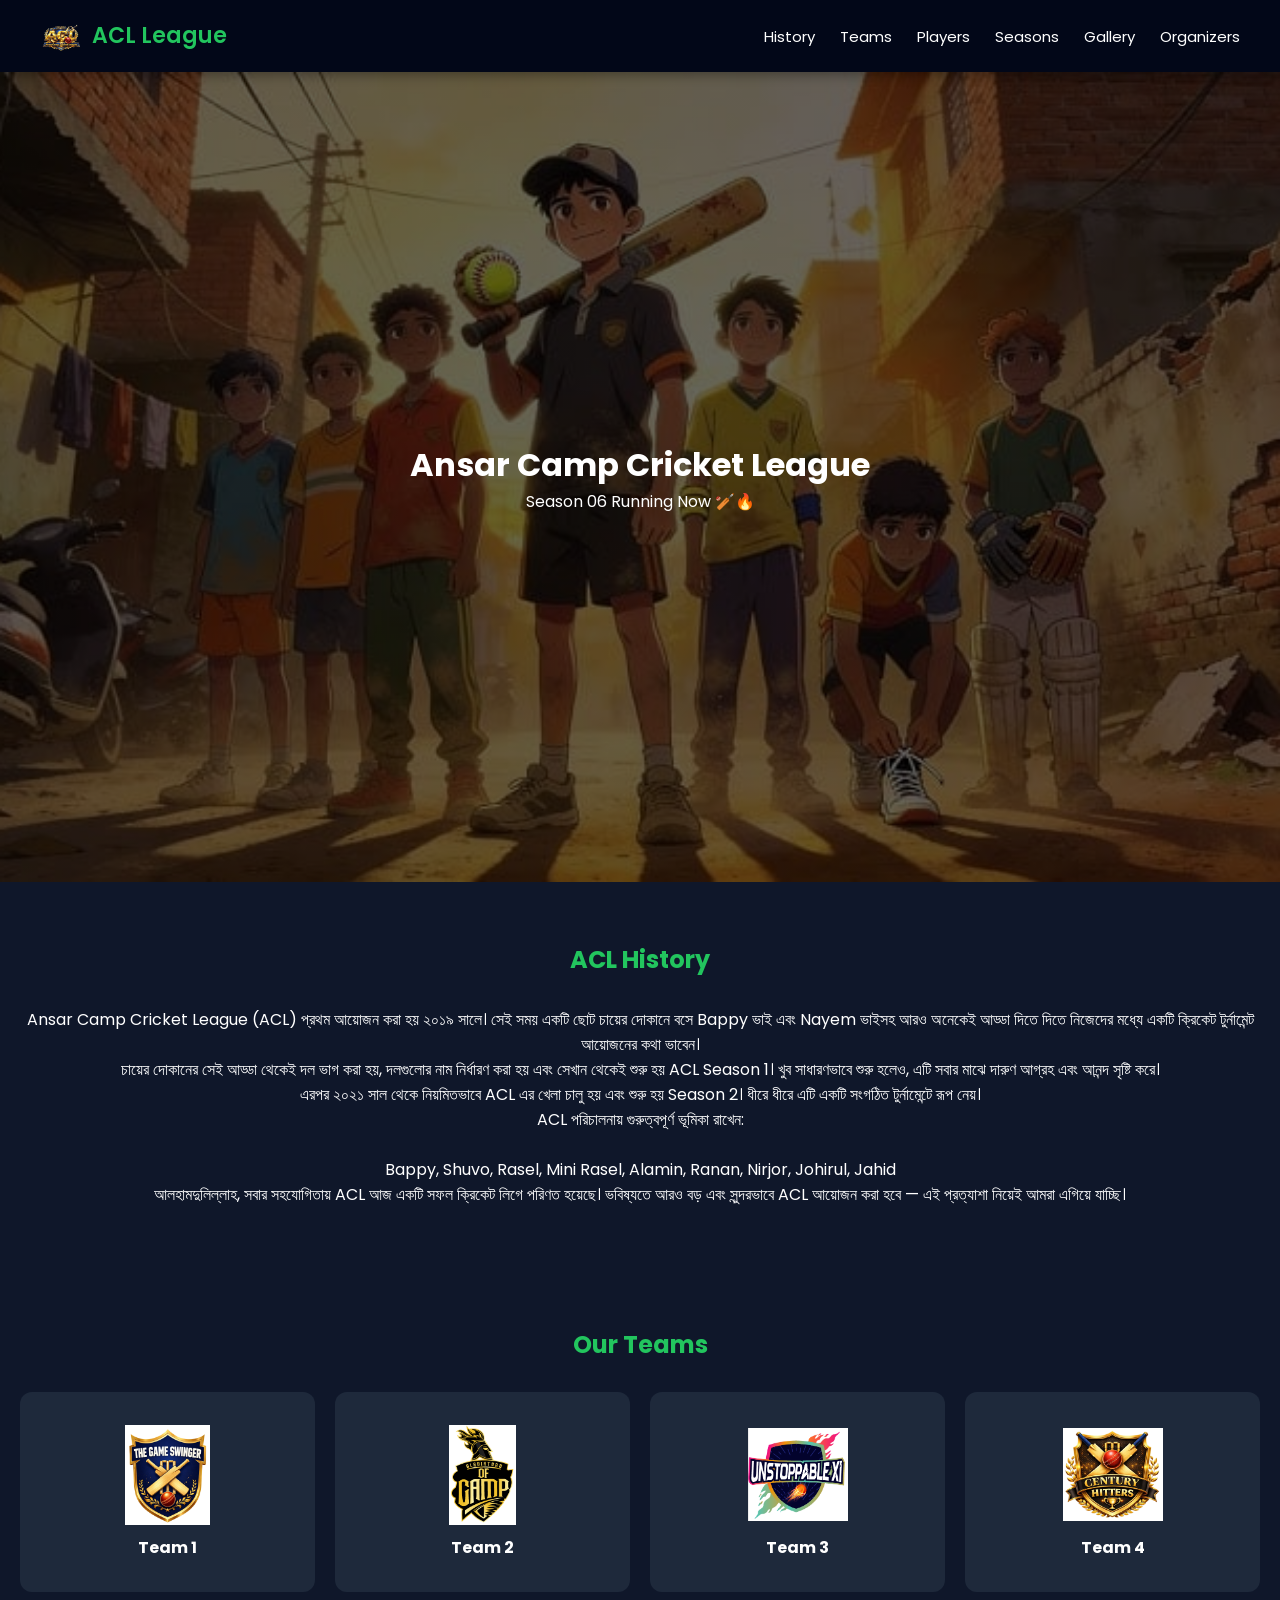
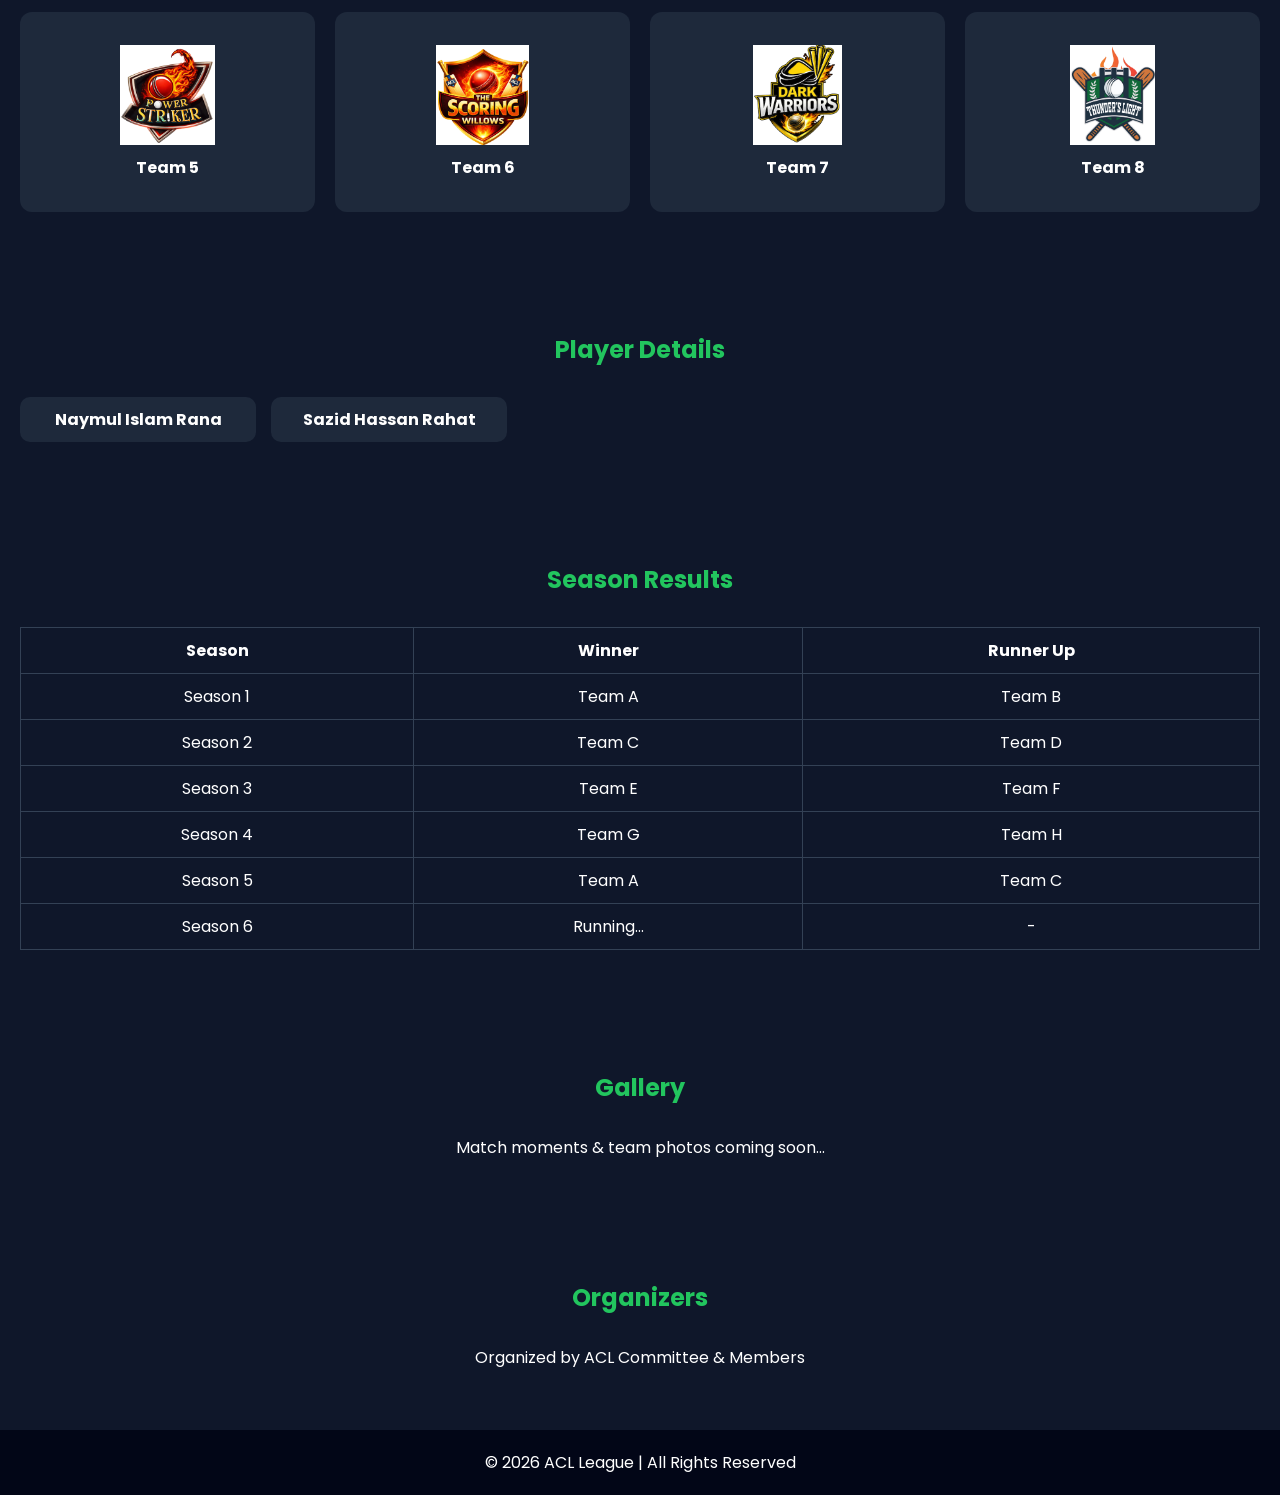
==== index.html @ 20d345bb "first commit" ====
<!DOCTYPE html>
<html lang="en">
<head>
<meta charset="UTF-8">
<meta name="viewport" content="width=device-width, initial-scale=1.0">

<title>ACL - Ansar Camp Cricket League</title>

<link href="https://fonts.googleapis.com/css2?family=Poppins:wght@300;600&display=swap" rel="stylesheet">

<style>

*{
    margin:0;
    padding:0;
    box-sizing:border-box;
    font-family:'Poppins',sans-serif;
}

body{
    background:#0f172a;
    color:white;
}

/* NAVBAR */
/* NAVBAR */
nav{
    display:flex;
    justify-content:space-between;
    align-items:center;
    padding:15px 40px;
    background:rgba(2,6,23,0.9);
    backdrop-filter:blur(10px);
    position:sticky;
    top:0;
    z-index:1000;
    box-shadow:0 4px 10px rgba(0,0,0,0.3);
}

/* LOGO */
.logo{
    display:flex;
    align-items:center;
    gap:10px; /* spacing */
}
.logo{
    text-decoration:none;
}

.logo img{
    width:42px;
    height:42px;
    object-fit:contain;
    display:block;
}

.logo h2{
    color:#22c55e;
    font-size:22px;
    font-weight:600;
    line-height:1; /* 🔥 important */
    margin:0;
    display:flex;
    align-items:center;
}

/* NAV LINKS */
nav ul{
    display:flex;
    list-style:none;
}

nav ul li{
    margin-left:25px;
}

nav ul li a{
    color:white;
    text-decoration:none;
    font-size:15px;
    position:relative;
    transition:0.3s;
}

/* hover underline effect */
nav ul li a::after{
    content:"";
    position:absolute;
    width:0%;
    height:2px;
    bottom:-5px;
    left:0;
    background:#22c55e;
    transition:0.3s;
}

nav ul li a:hover::after{
    width:100%;
}

nav ul li a:hover{
    color:#22c55e;
}

/* HAMBURGER ICON */
.menu-toggle{
    display:none;
    flex-direction:column;
    cursor:pointer;
}

.menu-toggle span{
    height:3px;
    width:25px;
    background:white;
    margin:4px 0;
    border-radius:2px;
    transition:0.4s;
}

/* ANIMATION (X icon) */
.menu-toggle.active span:nth-child(1){
    transform:rotate(45deg) translate(5px,5px);
}

.menu-toggle.active span:nth-child(2){
    opacity:0;
}

.menu-toggle.active span:nth-child(3){
    transform:rotate(-45deg) translate(5px,-5px);
}

/* 🔥 MOBILE */
@media (max-width:768px){

    .menu-toggle{
        display:flex;
    }

    nav{
        padding:15px 20px;
    }

    nav ul{
        position:absolute;
        top:70px;
        right:0;
        width:100%;
        background:#020617;
        flex-direction:column;
        align-items:center;
        max-height:0;
        overflow:hidden;
        transition:max-height 0.4s ease;
    }

    nav ul.active{
        max-height:300px;
    }

    nav ul li{
        margin:15px 0;
    }
}

/* HERO */
.hero{
    height:90vh;
    display:flex;
    justify-content:center;
    align-items:center;
    text-align:center;

    /* 🔥 YOUR IMAGE BACKGROUND */
    background: 
        linear-gradient(rgba(0,0,0,0.6), rgba(0,0,0,0.6)), 
        url('./Assets/hero\ photo/heroBackground.jpg'); /* 👉 এখানে তোমার image path */

    background-size:cover;
    background-position:center;
    background-repeat:no-repeat;
}

/* SECTION */
section{
    padding:60px 20px;
    text-align:center;
}

h2{
    margin-bottom:30px;
    color:#22c55e;
}

/* TEAM GRID */
/* TEAM GRID */
.teams{
    display:grid;
    grid-template-columns:repeat(4, 1fr);
    gap:20px;
}

/* TEAM CARD */
.team{
    background:#1e293b;
    padding:15px;
    border-radius:12px;
    display:flex;
    flex-direction:column;
    align-items:center;
    justify-content:center;
    height:200px; /* 🔥 same height */
    overflow:hidden; /* 🔥 bahire jabe na */
}

/* TEAM LOGO */
.team img{
    width:100px;  /* 🔥 fixed size */
    height:100px;
    object-fit:contain; /* 🔥 image cut hobe na */
    margin-bottom:10px;
}

/* TEAM NAME */
.team h3{
    font-size:16px;
    margin:0;
}

/* 🔥 Responsive */
@media (max-width:992px){
    .teams{
        grid-template-columns:repeat(2, 1fr);
    }
}

@media (max-width:500px){
    .teams{
        grid-template-columns:1fr;
    }
}
/* 🔥 ANIMATION BASE */
.team{
    opacity:0;
    transform:translateY(50px);
    transition:all 0.6s ease;
}

/* show হলে */
.team.show{
    opacity:1;
    transform:translateY(0);
}

/* LEFT animation */
.team.left{
    transform:translateX(-60px);
}

/* RIGHT animation */
.team.right{
    transform:translateX(60px);
}

/* UP animation */
.team.up{
    transform:translateY(60px);
}

/* DOWN animation */
.team.down{
    transform:translateY(-60px);
}
/* 🔥 smooth scroll */
html{
    scroll-behavior:smooth;
}

/* TEAM LINK */
.team-link{
    position:relative;
    display:flex;
    justify-content:center;
    align-items:center;
}

/* OVERLAY */
.overlay{
    position:absolute;
    top:0;
    left:0;
    width:100%;
    height:100%;
    background:rgba(0,0,0,0.6);
    display:flex;
    justify-content:center;
    align-items:center;
    color:#22c55e;
    font-weight:600;
    font-size:14px;
    border-radius:10px;
    opacity:0;
    transition:0.3s;
}

/* hover */
.team-link:hover .overlay{
    opacity:1;
}

/* SEASON TABLE */
table{
    width:100%;
    border-collapse:collapse;
}

table,th,td{
    border:1px solid #334155;
}

th,td{
    padding:10px;
}

/* FOOTER */
footer{
    background:#020617;
    padding:20px;
    text-align:center;
}

/* MODAL */
.modal{
    display:none;
    position:fixed;
    top:0;
    left:0;
    width:100%;
    height:100%;
    background:rgba(0,0,0,0.8);
    justify-content:center;
    align-items:center;
    z-index:2000;
}

.modal-content{
    background:#1e293b;
    padding:30px;
    border-radius:10px;
    width:90%;
    max-width:500px;
    text-align:center;
    position:relative;
}

.close{
    position:absolute;
    right:20px;
    top:10px;
    font-size:25px;
    cursor:pointer;
}

/* TEAM CARD hover container */
.team{
    position:relative; /* 🔥 important */
    cursor:pointer;
}

/* OVERLAY */
.team::after{
    content:"Click Here";
    position:absolute;
    top:0;
    left:0;
    width:100%;
    height:100%;
    background:rgba(0,0,0,0.6);
    display:flex;
    justify-content:center;
    align-items:center;
    color:#22c55e;
    font-weight:600;
    font-size:16px;
    border-radius:12px;
    opacity:0;
    transition:0.3s;
}

/* HOVER হলে show */
.team:hover::after{
    opacity:1;
}


/* PLAYERS GRID */
.players{
    display:grid;
    grid-template-columns:repeat(5, 1fr);
    gap:15px;
}

/* PLAYER CARD */
.player{
    background:#1e293b;
    padding:10px;
    border-radius:10px;
    cursor:pointer;
    transition:0.3s;
}

.player:hover{
    transform:scale(1.05);
    background:#334155;
}

/* RESPONSIVE */
@media (max-width:992px){
    .players{
        grid-template-columns:repeat(3, 1fr);
    }
}

@media (max-width:500px){
    .players{
        grid-template-columns:repeat(2, 1fr);
    }
}

</style>
</head>

<body>

<!-- NAVBAR -->
<nav>
    <a href="#home" class="logo">
    <img src="./Assets/acl logo/remove-photos-background-removed.png" alt="ACL Logo">
    <h2>ACL League</h2>
</a>

    <div class="menu-toggle" id="menu-toggle">
        <span></span>
        <span></span>
        <span></span>
    </div>

    <ul id="nav-links">
    <li><a href="#history">History</a></li>
    <li><a href="#teams">Teams</a></li>
    <li><a href="#players">Players</a></li> <!-- 🔥 ADD THIS -->
    <li><a href="#season">Seasons</a></li>
    <li><a href="#gallery">Gallery</a></li>
    <li><a href="#org">Organizers</a></li>
</ul>
</nav>

<!-- HERO -->
<div class="hero" id="home">
    <div>
        <h1>Ansar Camp Cricket League</h1>
        <p>Season 06 Running Now 🏏🔥</p>
    </div>
</div>

<!-- HISTORY -->
<!-- <section id="history">
    <h2>ACL History</h2>
    <p>
        Ansar Camp Cricket League (ACL) started with passion for cricket. 
        From small matches to a big tournament, ACL has completed 6 successful seasons.
    </p>
</section> -->
<!-- HISTORY -->
<section id="history">
    <h2>ACL History</h2>

    <p>
        Ansar Camp Cricket League (ACL) প্রথম আয়োজন করা হয় ২০১৯ সালে। 
        সেই সময় একটি ছোট চায়ের দোকানে বসে Bappy ভাই এবং Nayem ভাইসহ 
        আরও অনেকেই আড্ডা দিতে দিতে নিজেদের মধ্যে একটি ক্রিকেট টুর্নামেন্ট আয়োজনের কথা ভাবেন।
    </p>

    <p>
        চায়ের দোকানের সেই আড্ডা থেকেই দল ভাগ করা হয়, দলগুলোর নাম নির্ধারণ করা হয় 
        এবং সেখান থেকেই শুরু হয় ACL Season 1। খুব সাধারণভাবে শুরু হলেও, 
        এটি সবার মাঝে দারুণ আগ্রহ এবং আনন্দ সৃষ্টি করে।
    </p>

    <p>
        এরপর ২০২১ সাল থেকে নিয়মিতভাবে ACL এর খেলা চালু হয় এবং শুরু হয় Season 2। 
        ধীরে ধীরে এটি একটি সংগঠিত টুর্নামেন্টে রূপ নেয়।
    </p>

    <p>
        ACL পরিচালনায় গুরুত্বপূর্ণ ভূমিকা রাখেন:
        <br><br>
        Bappy, Shuvo, Rasel, Mini Rasel, Alamin, Ranan, Nirjor, Johirul, Jahid
    </p>

    <p>
        আলহামদুলিল্লাহ, সবার সহযোগিতায় ACL আজ একটি সফল ক্রিকেট লিগে পরিণত হয়েছে।
        ভবিষ্যতে আরও বড় এবং সুন্দরভাবে ACL আয়োজন করা হবে — এই প্রত্যাশা নিয়েই আমরা এগিয়ে যাচ্ছি।
    </p>

</section>
<!-- TEAMS -->
<section id="teams">
    <h2>Our Teams</h2>
    <div class="teams">

        <div class="team" onclick="openModal('Team 1')">
            <img src="./Assets/team logo/Screenshot (1).png">
            <h3>Team 1</h3>
        </div>

        <div class="team" onclick="openModal('Team 2')">
            <img src="./Assets/team logo/Screenshot (2).png">
            <h3>Team 2</h3>
        </div>

        <div class="team" onclick="openModal('Team 3')">
            <img src="./Assets/team logo/Screenshot (3).png">
            <h3>Team 3</h3>
        </div>

        <div class="team" onclick="openModal('Team 4')">
            <img src="./Assets/team logo/Screenshot (4).png">
            <h3>Team 4</h3>
        </div>

        <div class="team" onclick="openModal('Team 5')">
            <img src="./Assets/team logo/Screenshot (5).png">
            <h3>Team 5</h3>
        </div>

        <div class="team" onclick="openModal('Team 6')">
            <img src="./Assets/team logo/Screenshot (6).png">
            <h3>Team 6</h3>
        </div>

        <div class="team" onclick="openModal('Team 7')">
            <img src="./Assets/team logo/Screenshot (7).png">
            <h3>Team 7</h3>
        </div>

        <div class="team" onclick="openModal('Team 8')">
            <img src="./Assets/team logo/Screenshot (8).png">
            <h3>Team 8</h3>
        </div>

    </div>
</section>

<!-- PLAYER DETAILS -->
<section id="players">
    <h2>Player Details</h2>

    <div class="players" id="playersContainer">
        <!-- JS দিয়ে auto generate হবে -->
    </div>
</section>

<!-- SEASON -->
<section id="season">
    <h2>Season Results</h2>

    <table>
        <tr>
            <th>Season</th>
            <th>Winner</th>
            <th>Runner Up</th>
        </tr>

        <tr>
            <td>Season 1</td>
            <td>Team A</td>
            <td>Team B</td>
        </tr>

        <tr>
            <td>Season 2</td>
            <td>Team C</td>
            <td>Team D</td>
        </tr>

        <tr>
            <td>Season 3</td>
            <td>Team E</td>
            <td>Team F</td>
        </tr>

        <tr>
            <td>Season 4</td>
            <td>Team G</td>
            <td>Team H</td>
        </tr>

        <tr>
            <td>Season 5</td>
            <td>Team A</td>
            <td>Team C</td>
        </tr>

        <tr>
            <td>Season 6</td>
            <td>Running...</td>
            <td>-</td>
        </tr>

    </table>
</section>

<!-- GALLERY -->
<section id="gallery">
    <h2>Gallery</h2>
    <p>Match moments & team photos coming soon...</p>
</section>

<!-- ORGANIZERS -->
<section id="org">
    <h2>Organizers</h2>
    <p>Organized by ACL Committee & Members</p>
</section>

<!-- ✅ Modal ঠিকভাবে বসাও -->
<div id="teamModal" class="modal">
    <div class="modal-content">
        <span class="close" onclick="closeModal()">&times;</span>

        <h2 id="teamTitle"></h2>

        <!-- Player Summary -->
        <div id="playerSummary" style="margin-bottom:15px;"></div>

        <table id="teamData"></table>
    </div>
</div>
<!-- FOOTER -->
<footer>
    <p>© 2026 ACL League | All Rights Reserved</p>
</footer>

</body>
<!-- Navbar -->
<script>
const toggle = document.getElementById("menu-toggle");
const navLinks = document.getElementById("nav-links");

toggle.addEventListener("click", () => {
    toggle.classList.toggle("active");
    navLinks.classList.toggle("active");
});
</script>

<script>
const teams = document.querySelectorAll(".team");

function showTeams(){
    const triggerBottom = window.innerHeight * 0.85;

    teams.forEach((team, index) => {
        const boxTop = team.getBoundingClientRect().top;

        if(boxTop < triggerBottom){
            team.classList.add("show");
        }
    });
}

window.addEventListener("scroll", showTeams);
window.addEventListener("load", showTeams);
</script>

<script>
const teamInfo = {
    "Team 1": ["Winner", "Runner Up", "Semi Final", "Group", "Winner", "Running"],
    "Team 2": ["Group", "Group", "Runner Up", "Winner", "Semi", "Running"],
    "Team 3": ["Semi", "Winner", "Group", "Group", "Runner Up", "Running"],
    "Team 4": ["Group", "Semi", "Winner", "Runner Up", "Group", "Running"],
    "Team 5": ["Runner Up", "Group", "Semi", "Winner", "Group", "Running"],
    "Team 6": ["Group", "Winner", "Runner Up", "Semi", "Group", "Running"],
    "Team 7": ["Semi", "Group", "Winner", "Group", "Runner Up", "Running"],
    "Team 8": ["Group", "Semi", "Group", "Winner", "Runner Up", "Running"]
};

function openModal(teamName){
    document.getElementById("teamModal").style.display = "flex";
    document.getElementById("teamTitle").innerText = teamName;

    let data = teamInfo[teamName];
    let table = `
        <tr>
            <th>Season</th>
            <th>Performance</th>
        </tr>
    `;

    data.forEach((item, index) => {
        table += `
            <tr>
                <td>Season ${index + 1}</td>
                <td>${item}</td>
            </tr>
        `;
    });

    document.getElementById("teamData").innerHTML = table;
}

function closeModal(){
    document.getElementById("teamModal").style.display = "none";
}

window.onclick = function(e){
    const modal = document.getElementById("teamModal");
    if(e.target == modal){
        modal.style.display = "none";
    }
}



</script>

<script>
// 🔥 120 Players Data Generate



const players = [
    {
        name:"Naymul Islam Rana",
        age:32,
        match:5,
        runs:600,
        wickets:8,
        img:"./Assets/players/rana.jpg" // 🔥 তোমার image path
    },
    {
        name:"Sazid Hassan Rahat",
        age:22,
        match:5,
        runs:450,
        wickets:5,
        img:"./Assets/players/rahat.jpg"
    }
];
// 🔥 Show Players
const container = document.getElementById("playersContainer");

// safety check (important) 
if(container){
    players.forEach((p) => {
        const div = document.createElement("div");
        div.className = "player";

        div.innerHTML = `<h4>${p.name}</h4>`;

        div.addEventListener("click", () => {
            openPlayerModal(p);
        });

        container.appendChild(div);
    });
}

// 🔥 Player Modal Function
function openPlayerModal(player){
    const modal = document.getElementById("teamModal");
    const title = document.getElementById("teamTitle");
    const table = document.getElementById("teamData");
    const summary = document.getElementById("playerSummary");

    modal.style.display = "flex";

    // Title
    title.innerText = player.name;

    // 🔥 TOP PART (Image + Info)
    summary.innerHTML = `
    <img src="${player.img}" 
         style="width:140px;height:140px;border-radius:50%;object-fit:cover;margin-bottom:10px;border:3px solid #22c55e;">
`;

    // 🔥 BOTTOM TABLE
    table.innerHTML = `
        <tr><th>Field</th><th>Data</th></tr>
        <tr><td>Name</td><td>${player.name}</td></tr>
        <tr><td>Age</td><td>${player.age}</td></tr>
        <tr><td>Match</td><td>${player.match}</td></tr>
        <tr><td>Runs</td><td>${player.runs}</td></tr>
        <tr><td>Wickets</td><td>${player.wickets}</td></tr>
    `;
}
</script>
</html>
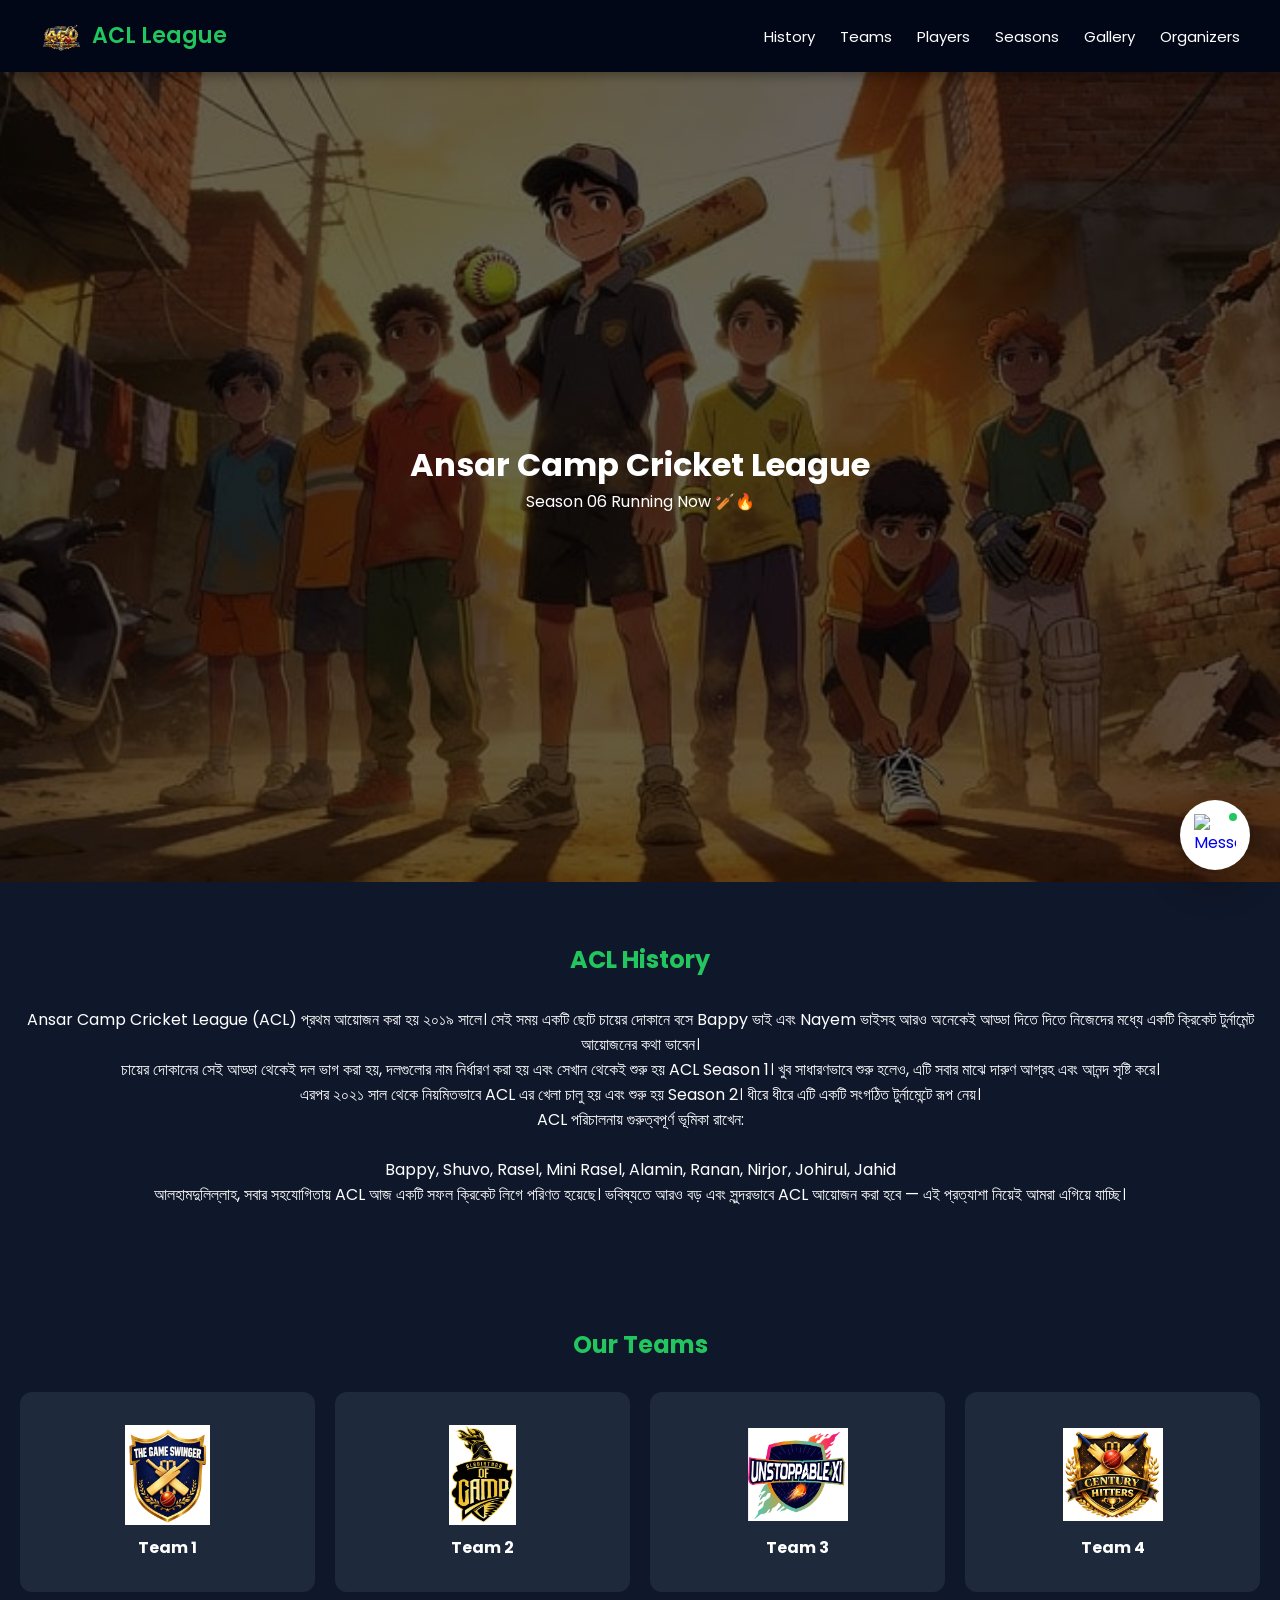
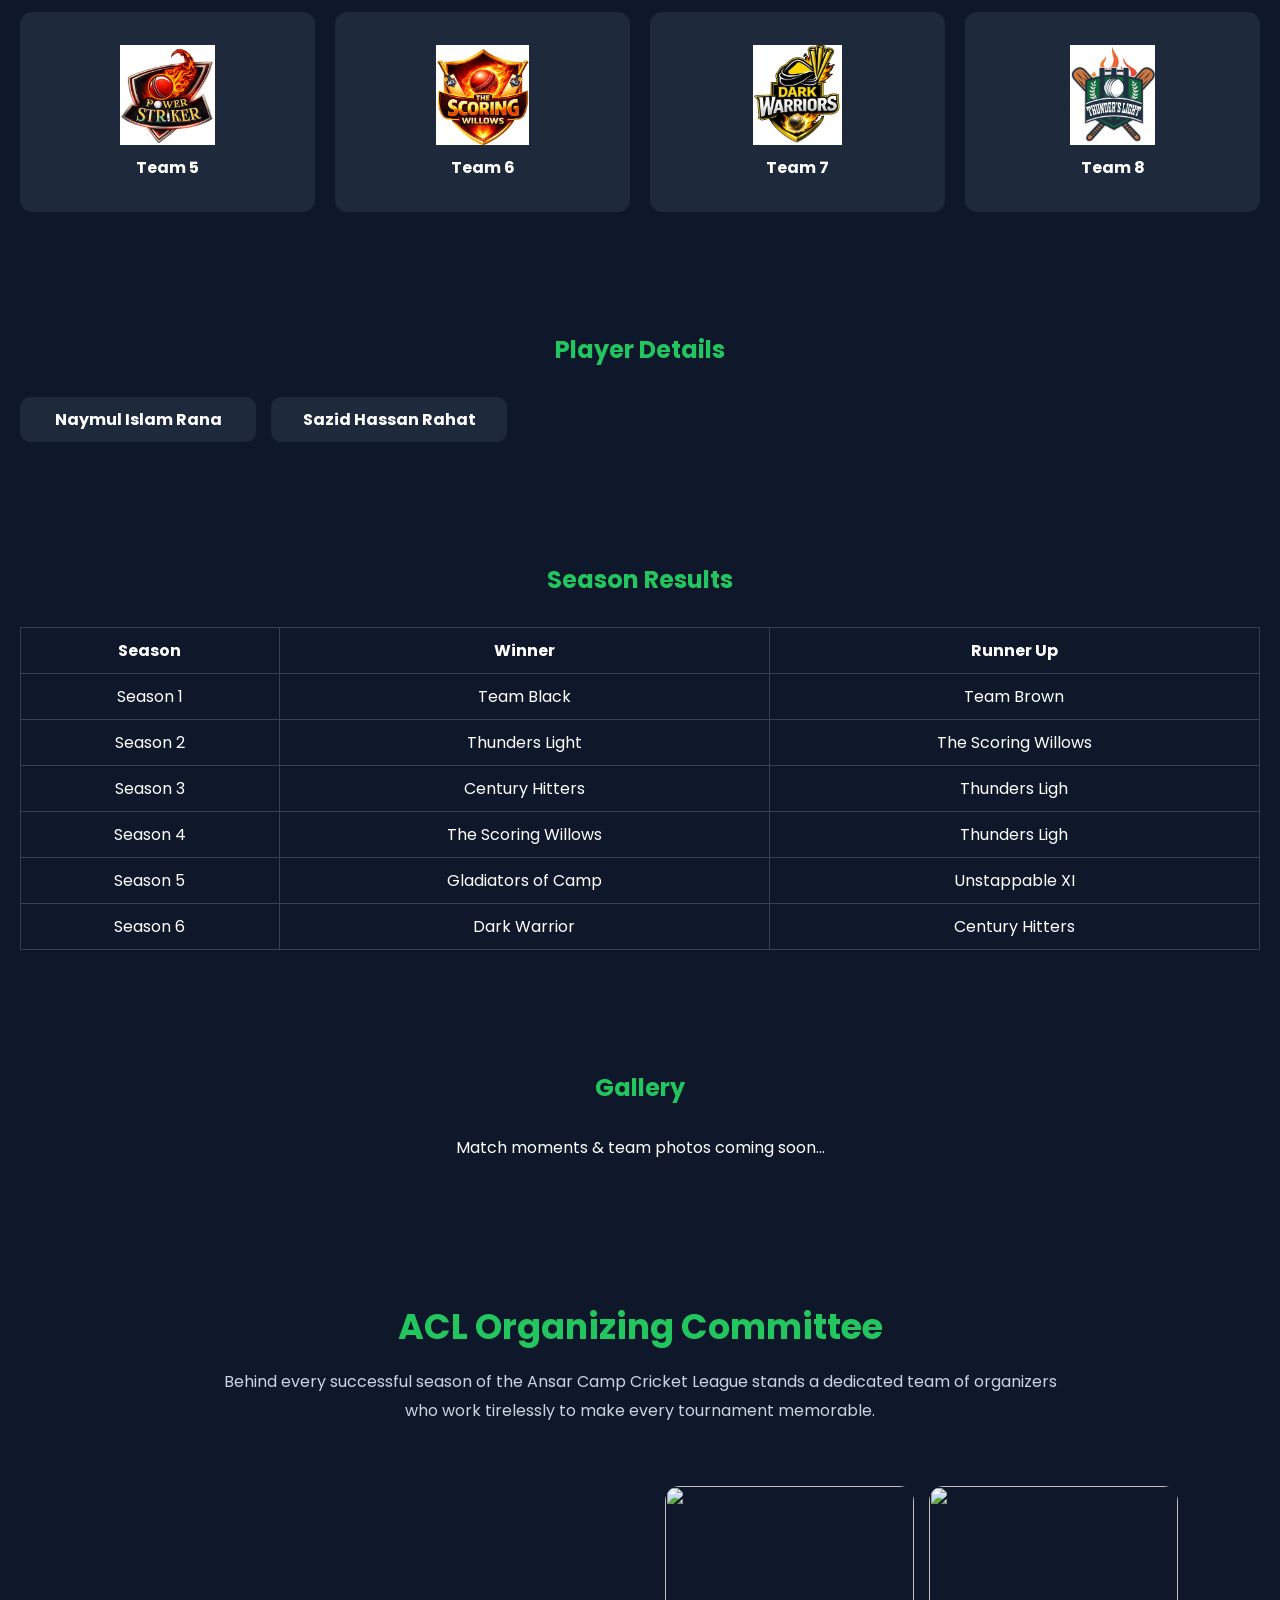
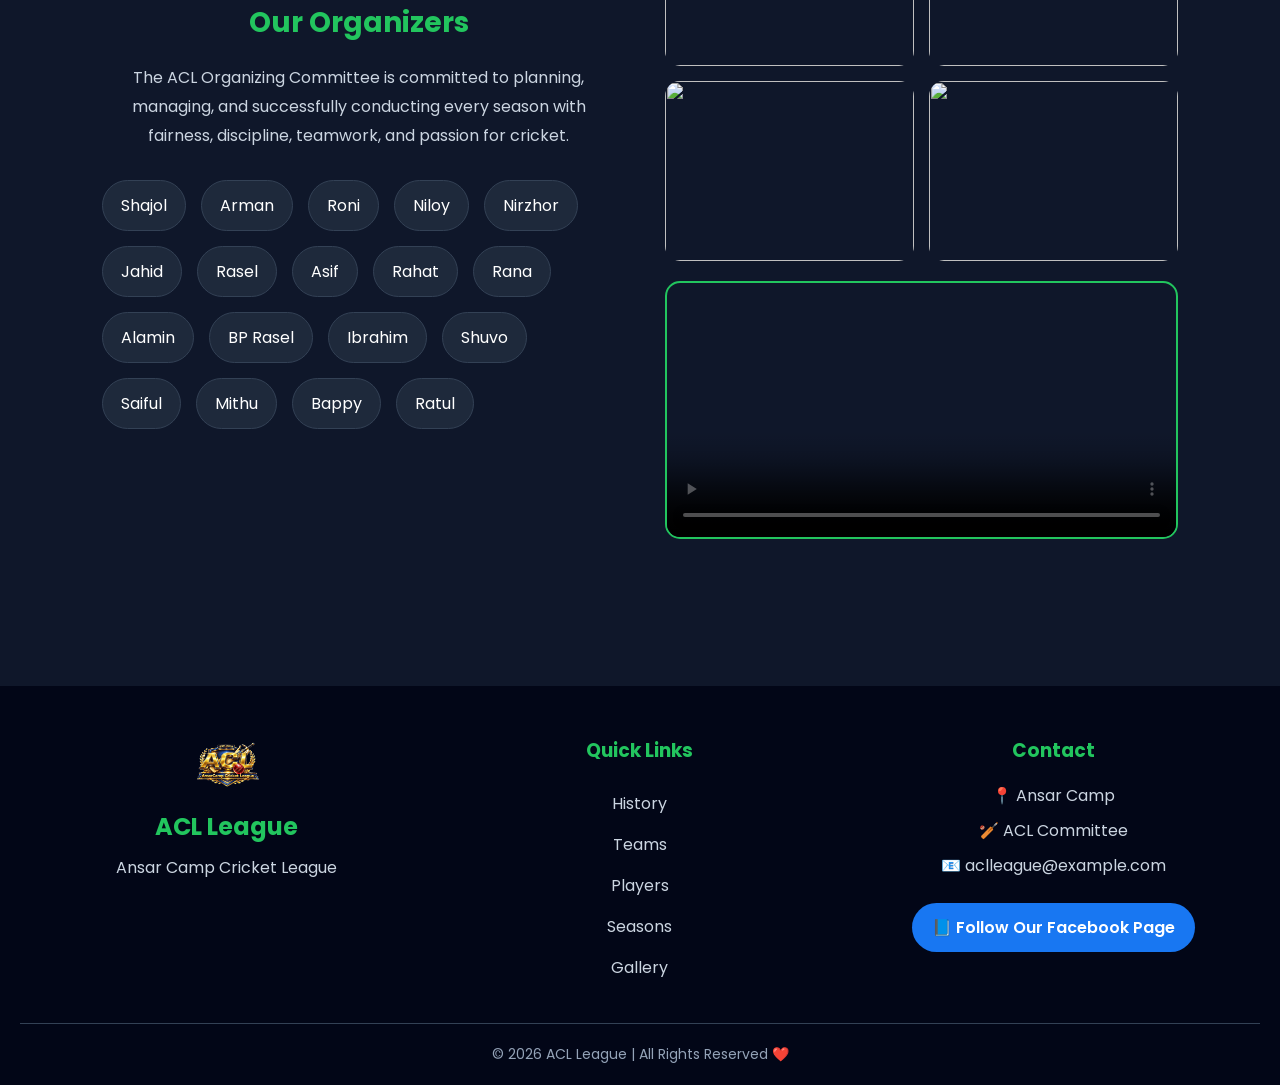
==== commit 05bd8b13: "Update project" ====
--- a/index.html
+++ b/index.html
@@ -427,7 +427,440 @@
         grid-template-columns:repeat(2, 1fr);
     }
 }
-
+/* ================= FOOTER ================= */
+
+.footer{
+    background:#020617;
+    margin-top:60px;
+    padding:50px 20px 20px;
+}
+
+.footer-container{
+    max-width:1200px;
+    margin:auto;
+    display:grid;
+    grid-template-columns:repeat(auto-fit,minmax(250px,1fr));
+    gap:40px;
+}
+
+.footer-logo img{
+    width:70px;
+    margin-bottom:15px;
+}
+
+.footer-logo h2{
+    color:#22c55e;
+    margin-bottom:10px;
+}
+
+.footer-logo p{
+    color:#cbd5e1;
+    line-height:1.7;
+}
+
+.footer-links h3,
+.footer-contact h3{
+    color:#22c55e;
+    margin-bottom:18px;
+}
+
+.footer-links{
+    display:flex;
+    flex-direction:column;
+}
+
+.footer-links a{
+    color:#cbd5e1;
+    text-decoration:none;
+    margin:8px 0;
+    transition:.3s;
+}
+
+.footer-links a:hover{
+    color:#22c55e;
+    padding-left:8px;
+}
+
+.footer-contact p{
+    color:#cbd5e1;
+    margin:10px 0;
+}
+
+.footer hr{
+    margin:35px 0 20px;
+    border:none;
+    height:1px;
+    background:#334155;
+}
+
+.copyright{
+    text-align:center;
+    color:#94a3b8;
+    font-size:14px;
+}
+/* ================= ORGANIZERS ================= */
+
+.organizers{
+    padding:80px 8%;
+    background:#0f172a;
+}
+
+.organizers h2{
+    text-align:center;
+    color:#22c55e;
+    font-size:35px;
+    margin-bottom:15px;
+}
+
+.org-subtitle{
+    text-align:center;
+    color:#cbd5e1;
+    max-width:850px;
+    margin:auto;
+    line-height:1.8;
+    margin-bottom:60px;
+}
+
+.org-container{
+    display:grid;
+    grid-template-columns:1fr 1fr;
+    gap:50px;
+    align-items:center;
+}
+
+/* LEFT */
+
+.org-left h3{
+    color:#22c55e;
+    font-size:28px;
+    margin-bottom:20px;
+}
+
+.org-left p{
+    color:#cbd5e1;
+    line-height:1.8;
+    margin-bottom:30px;
+}
+
+.org-members{
+    display:flex;
+    flex-wrap:wrap;
+    gap:15px;
+}
+
+.org-members span{
+
+    background:#1e293b;
+    color:white;
+
+    padding:12px 18px;
+
+    border-radius:50px;
+
+    transition:.35s;
+    cursor:pointer;
+
+    border:1px solid #334155;
+}
+
+.org-members span:hover{
+
+    background:#22c55e;
+    color:#000;
+
+    transform:translateY(-5px);
+
+}
+
+/* RIGHT */
+
+.org-gallery{
+
+    display:grid;
+
+    grid-template-columns:repeat(2,1fr);
+
+    gap:15px;
+
+    margin-bottom:20px;
+
+}
+
+.org-gallery img{
+
+    width:100%;
+    height:180px;
+
+    object-fit:cover;
+
+    border-radius:15px;
+
+    transition:.4s;
+
+}
+
+.org-gallery img:hover{
+
+    transform:scale(1.05);
+
+}
+
+.org-right video{
+
+    width:100%;
+
+    border-radius:15px;
+
+    border:2px solid #22c55e;
+
+}
+
+/* MOBILE */
+
+@media(max-width:900px){
+
+.org-container{
+
+grid-template-columns:1fr;
+
+}
+
+.org-gallery img{
+
+height:160px;
+
+}
+
+}
+.facebook-btn{
+
+display:inline-block;
+margin-top:15px;
+
+background:#1877F2;
+color:#fff;
+
+text-decoration:none;
+
+padding:12px 20px;
+
+border-radius:50px;
+
+font-weight:600;
+
+transition:.35s;
+
+}
+
+.facebook-btn:hover{
+
+background:#0d65d9;
+
+transform:translateY(-3px);
+
+box-shadow:0 10px 20px rgba(24,119,242,.35);
+
+}
+/*=============================
+    Messenger Floating Button
+==============================*/
+
+.messenger-chat{
+
+position:fixed;
+
+right:30px;
+bottom:30px;
+
+width:70px;
+height:70px;
+
+border-radius:50%;
+
+display:flex;
+justify-content:center;
+align-items:center;
+
+background:#fff;
+
+box-shadow:
+0 15px 35px rgba(0,0,0,.25);
+
+z-index:99999;
+
+transition:.35s;
+
+animation:pulse 2s infinite;
+
+text-decoration:none;
+
+}
+
+/* Hover */
+
+.messenger-chat:hover{
+
+transform:translateY(-8px) scale(1.08);
+
+box-shadow:
+0 25px 50px rgba(0,0,0,.35);
+
+}
+
+/* Icon */
+
+.messenger-chat img{
+
+width:42px;
+height:42px;
+
+}
+
+/* Online Dot */
+
+.online-dot{
+
+position:absolute;
+
+top:10px;
+right:10px;
+
+width:14px;
+height:14px;
+
+background:#22c55e;
+
+border:3px solid white;
+
+border-radius:50%;
+
+}
+
+/* Tooltip */
+
+.chat-tooltip{
+
+position:absolute;
+
+right:85px;
+
+background:#fff;
+
+color:#111827;
+
+padding:12px 18px;
+
+border-radius:12px;
+
+font-size:14px;
+
+line-height:22px;
+
+white-space:nowrap;
+
+box-shadow:
+0 10px 25px rgba(0,0,0,.15);
+
+opacity:0;
+
+visibility:hidden;
+
+transition:.35s;
+
+}
+
+.chat-tooltip strong{
+
+color:#1877F2;
+
+}
+
+/* Arrow */
+
+.chat-tooltip::after{
+
+content:"";
+
+position:absolute;
+
+right:-8px;
+top:22px;
+
+border-left:8px solid white;
+
+border-top:8px solid transparent;
+
+border-bottom:8px solid transparent;
+
+}
+
+/* Hover */
+
+.messenger-chat:hover .chat-tooltip{
+
+opacity:1;
+
+visibility:visible;
+
+right:95px;
+
+}
+
+/* Pulse Animation */
+
+@keyframes pulse{
+
+0%{
+
+box-shadow:
+0 0 0 0 rgba(24,119,242,.45);
+
+}
+
+70%{
+
+box-shadow:
+0 0 0 18px rgba(24,119,242,0);
+
+}
+
+100%{
+
+box-shadow:
+0 0 0 0 rgba(24,119,242,0);
+
+}
+
+}
+
+/* Mobile */
+
+@media(max-width:768px){
+
+.messenger-chat{
+
+width:60px;
+height:60px;
+
+right:18px;
+bottom:18px;
+
+}
+
+.messenger-chat img{
+
+width:36px;
+height:36px;
+
+}
+
+.chat-tooltip{
+
+display:none;
+
+}
+
+}
 </style>
 </head>
 
@@ -575,38 +1008,38 @@
 
         <tr>
             <td>Season 1</td>
-            <td>Team A</td>
-            <td>Team B</td>
+            <td>Team Black</td>
+            <td>Team Brown</td>
         </tr>
 
         <tr>
             <td>Season 2</td>
-            <td>Team C</td>
-            <td>Team D</td>
+            <td>Thunders Light</td>
+            <td>The Scoring Willows</td>
         </tr>
 
         <tr>
             <td>Season 3</td>
-            <td>Team E</td>
-            <td>Team F</td>
+            <td>Century Hitters</td>
+            <td>Thunders Ligh</td>
         </tr>
 
         <tr>
             <td>Season 4</td>
-            <td>Team G</td>
-            <td>Team H</td>
+            <td>The Scoring Willows</td>
+            <td>Thunders Ligh</td>
         </tr>
 
         <tr>
             <td>Season 5</td>
-            <td>Team A</td>
-            <td>Team C</td>
+            <td>Gladiators of Camp</td>
+            <td>Unstappable XI</td>
         </tr>
 
         <tr>
             <td>Season 6</td>
-            <td>Running...</td>
-            <td>-</td>
+            <td>Dark Warrior</td>
+            <td>Century Hitters</td>
         </tr>
 
     </table>
@@ -619,9 +1052,74 @@
 </section>
 
 <!-- ORGANIZERS -->
-<section id="org">
-    <h2>Organizers</h2>
-    <p>Organized by ACL Committee & Members</p>
+<!-- ================= ORGANIZERS ================= -->
+<section id="org" class="organizers">
+
+    <h2>ACL Organizing Committee</h2>
+
+    <p class="org-subtitle">
+        Behind every successful season of the Ansar Camp Cricket League stands a dedicated team of organizers
+        who work tirelessly to make every tournament memorable.
+    </p>
+
+    <div class="org-container">
+
+        <!-- LEFT -->
+        <div class="org-left">
+
+            <h3>Our Organizers</h3>
+
+            <p>
+                The ACL Organizing Committee is committed to planning, managing,
+                and successfully conducting every season with fairness, discipline,
+                teamwork, and passion for cricket.
+            </p>
+
+            <div class="org-members">
+
+                <span>Shajol</span>
+                <span>Arman</span>
+                <span>Roni</span>
+                <span>Niloy</span>
+                <span>Nirzhor</span>
+                <span>Jahid</span>
+                <span>Rasel</span>
+                <span>Asif</span>
+                <span>Rahat</span>
+                <span>Rana</span>
+                <span>Alamin</span>
+                <span>BP Rasel</span>
+                <span>Ibrahim</span>
+                <span>Shuvo</span>
+                <span>Saiful</span>
+                <span>Mithu</span>
+                <span>Bappy</span>
+                <span>Ratul</span>
+
+            </div>
+
+        </div>
+
+        <!-- RIGHT -->
+        <div class="org-right">
+
+            <div class="org-gallery">
+
+                <img src="./Assets/organizer/1.jpg">
+                <img src="./Assets/organizer/2.jpg">
+                <img src="./Assets/organizer/3.jpg">
+                <img src="./Assets/organizer/4.jpg">
+
+            </div>
+
+            <video controls poster="./Assets/organizer/video-cover.jpg">
+                <source src="./Assets/organizer/organizer.mp4" type="video/mp4">
+            </video>
+
+        </div>
+
+    </div>
+
 </section>
 
 <!-- ✅ Modal ঠিকভাবে বসাও -->
@@ -638,9 +1136,67 @@
     </div>
 </div>
 <!-- FOOTER -->
-<footer>
-    <p>© 2026 ACL League | All Rights Reserved</p>
+<footer class="footer">
+
+    <div class="footer-container">
+
+        <div class="footer-logo">
+            <img src="./Assets/acl logo/remove-photos-background-removed.png" alt="">
+            <h2>ACL League</h2>
+            <p>Ansar Camp Cricket League</p>
+        </div>
+
+        <div class="footer-links">
+            <h3>Quick Links</h3>
+
+            <a href="#history">History</a>
+            <a href="#teams">Teams</a>
+            <a href="#players">Players</a>
+            <a href="#season">Seasons</a>
+            <a href="#gallery">Gallery</a>
+        </div>
+
+<div class="footer-contact">
+    <h3>Contact</h3>
+
+    <p>📍 Ansar Camp</p>
+    <p>🏏 ACL Committee</p>
+    <p>📧 aclleague@example.com</p>
+
+    <a href="https://www.facebook.com/profile.php?id=61555396622196"
+       target="_blank"
+       class="facebook-btn">
+        📘 Follow Our Facebook Page
+    </a>
+
+</div>
+
+    </div>
+
+    <hr>
+
+    <div class="copyright">
+        © 2026 ACL League | All Rights Reserved ❤️
+    </div>
+
 </footer>
+<!-- ================= FACEBOOK CHAT ================= -->
+
+<a href="https://www.facebook.com/profile.php?id=61555396622196"
+   target="_blank"
+   class="messenger-chat">
+
+    <div class="chat-tooltip">
+        <strong>Need Help?</strong><br>
+        Message us on Facebook
+    </div>
+
+    <div class="online-dot"></div>
+
+    <img src="https://cdn-icons-png.flaticon.com/512/5968/5968764.png"
+         alt="Messenger">
+
+</a>
 
 </body>
 <!-- Navbar -->
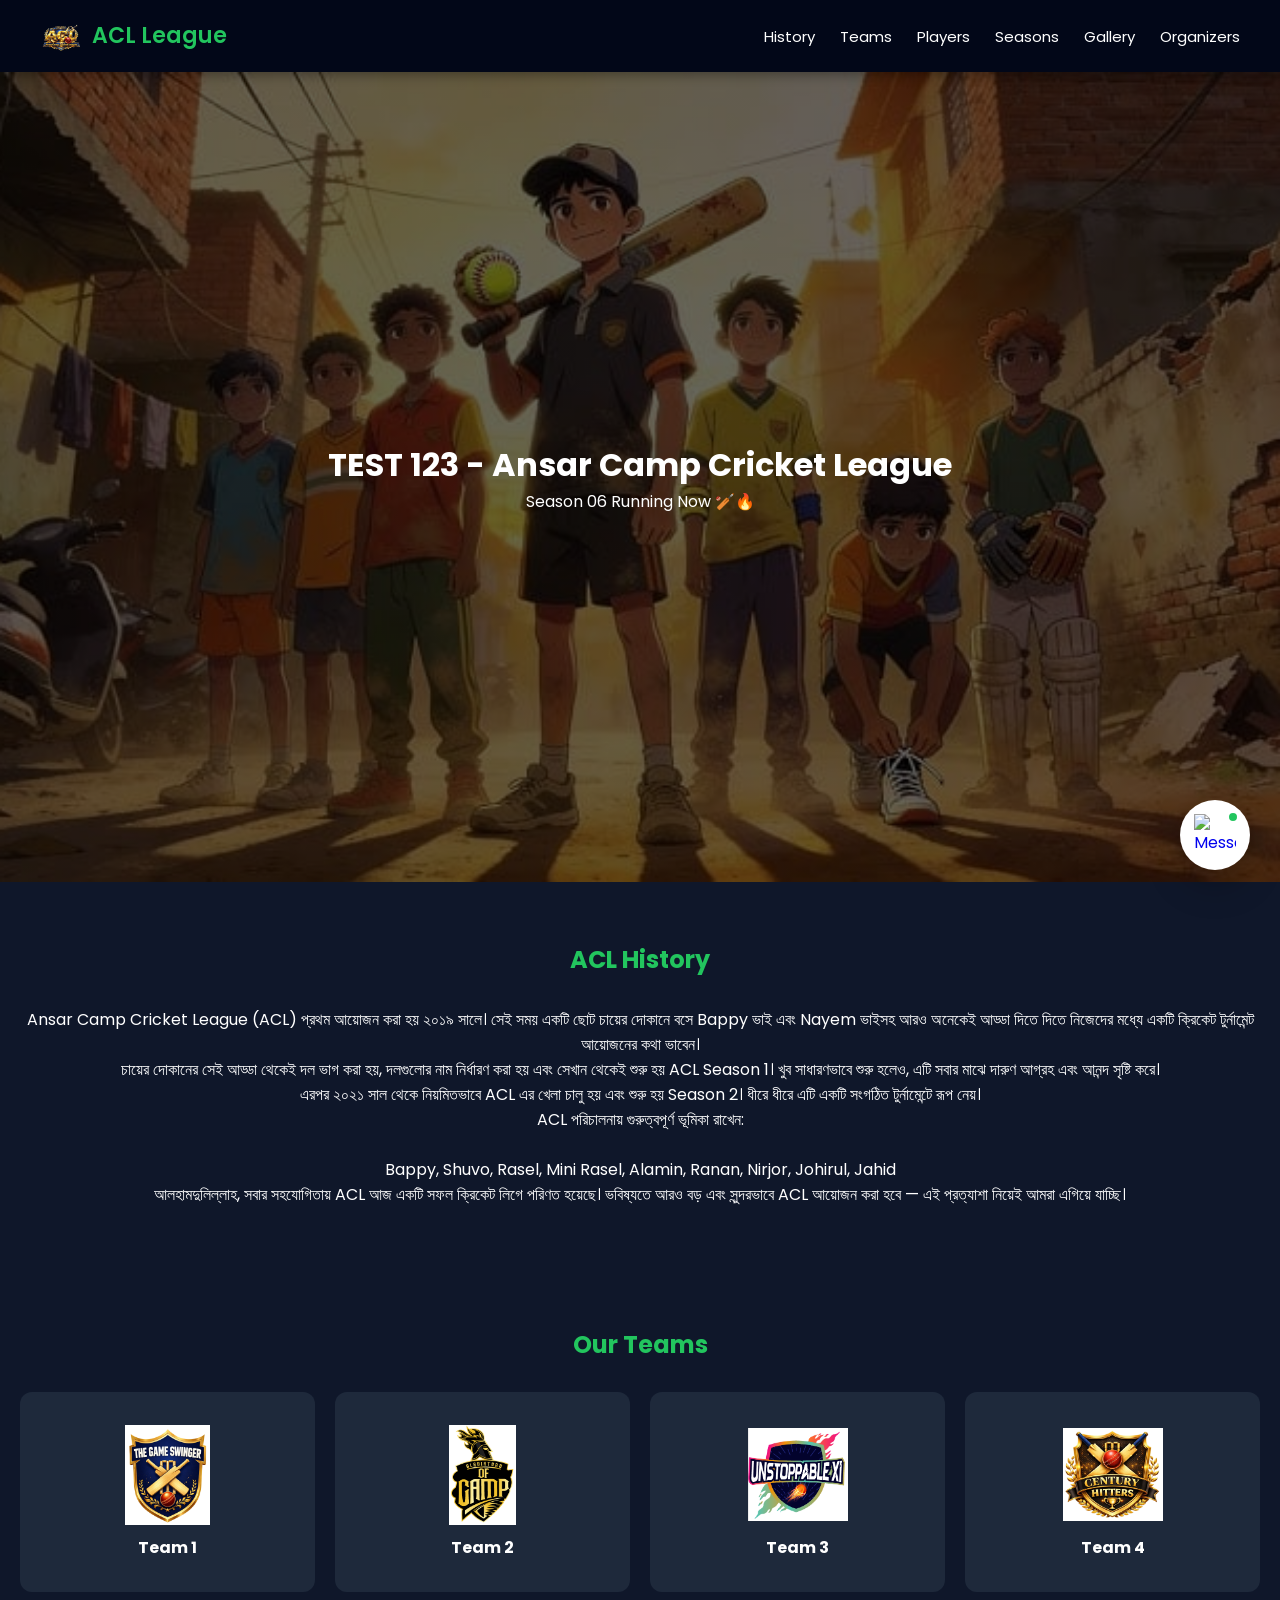
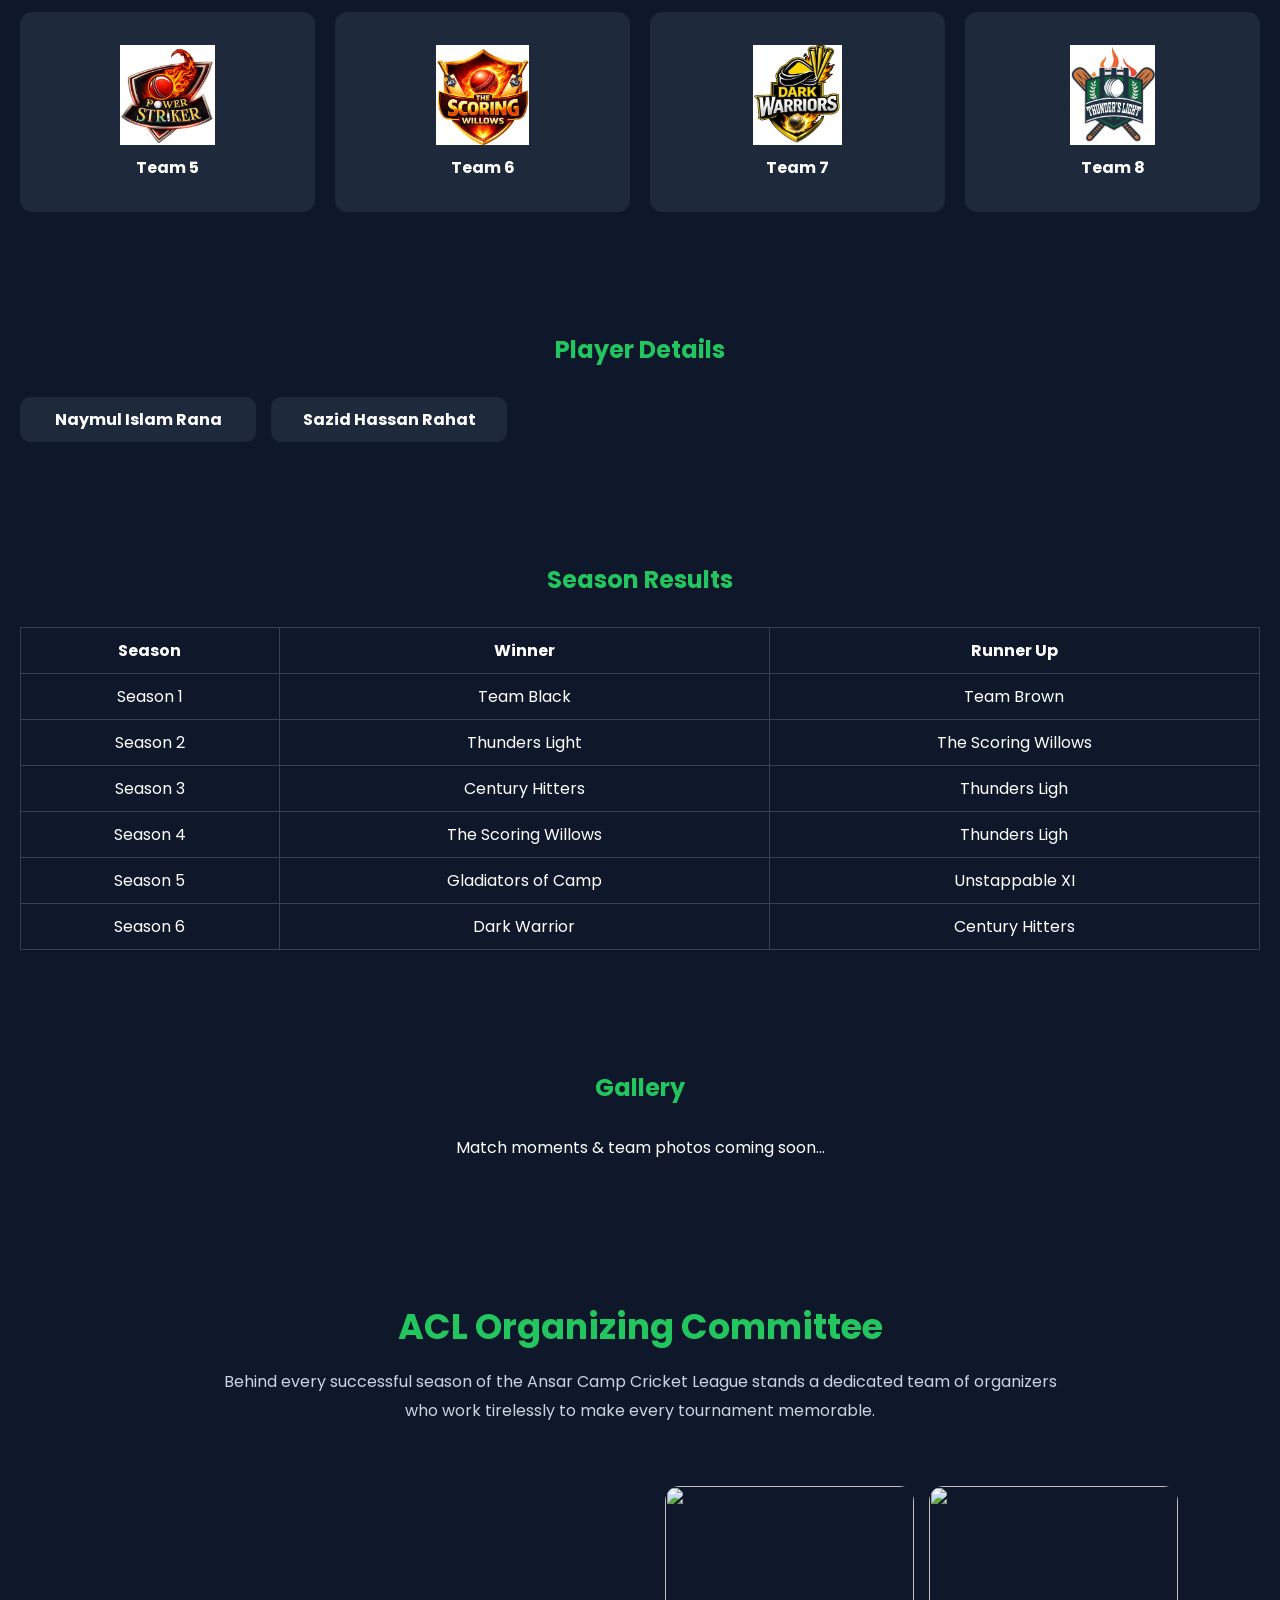
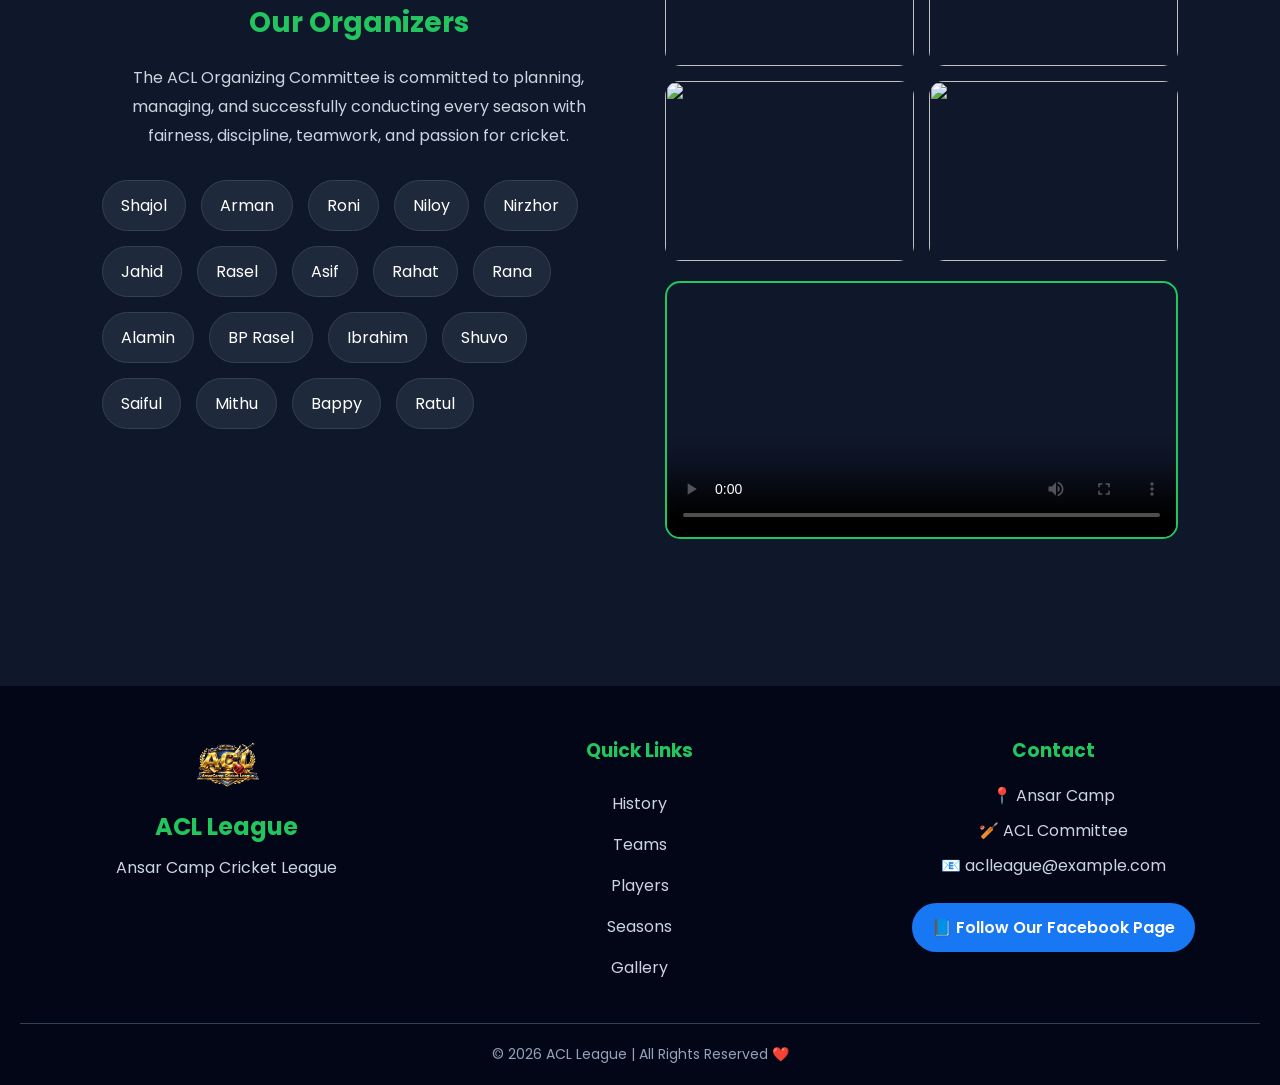
==== commit 3e480384: "Test" ====
--- a/index.html
+++ b/index.html
@@ -892,7 +892,8 @@
 <!-- HERO -->
 <div class="hero" id="home">
     <div>
-        <h1>Ansar Camp Cricket League</h1>
+        <!-- <h1>Ansar Camp Cricket League</h1> -->
+         <h1><h1>TEST 123 - Ansar Camp Cricket League</h1></h1>
         <p>Season 06 Running Now 🏏🔥</p>
     </div>
 </div>
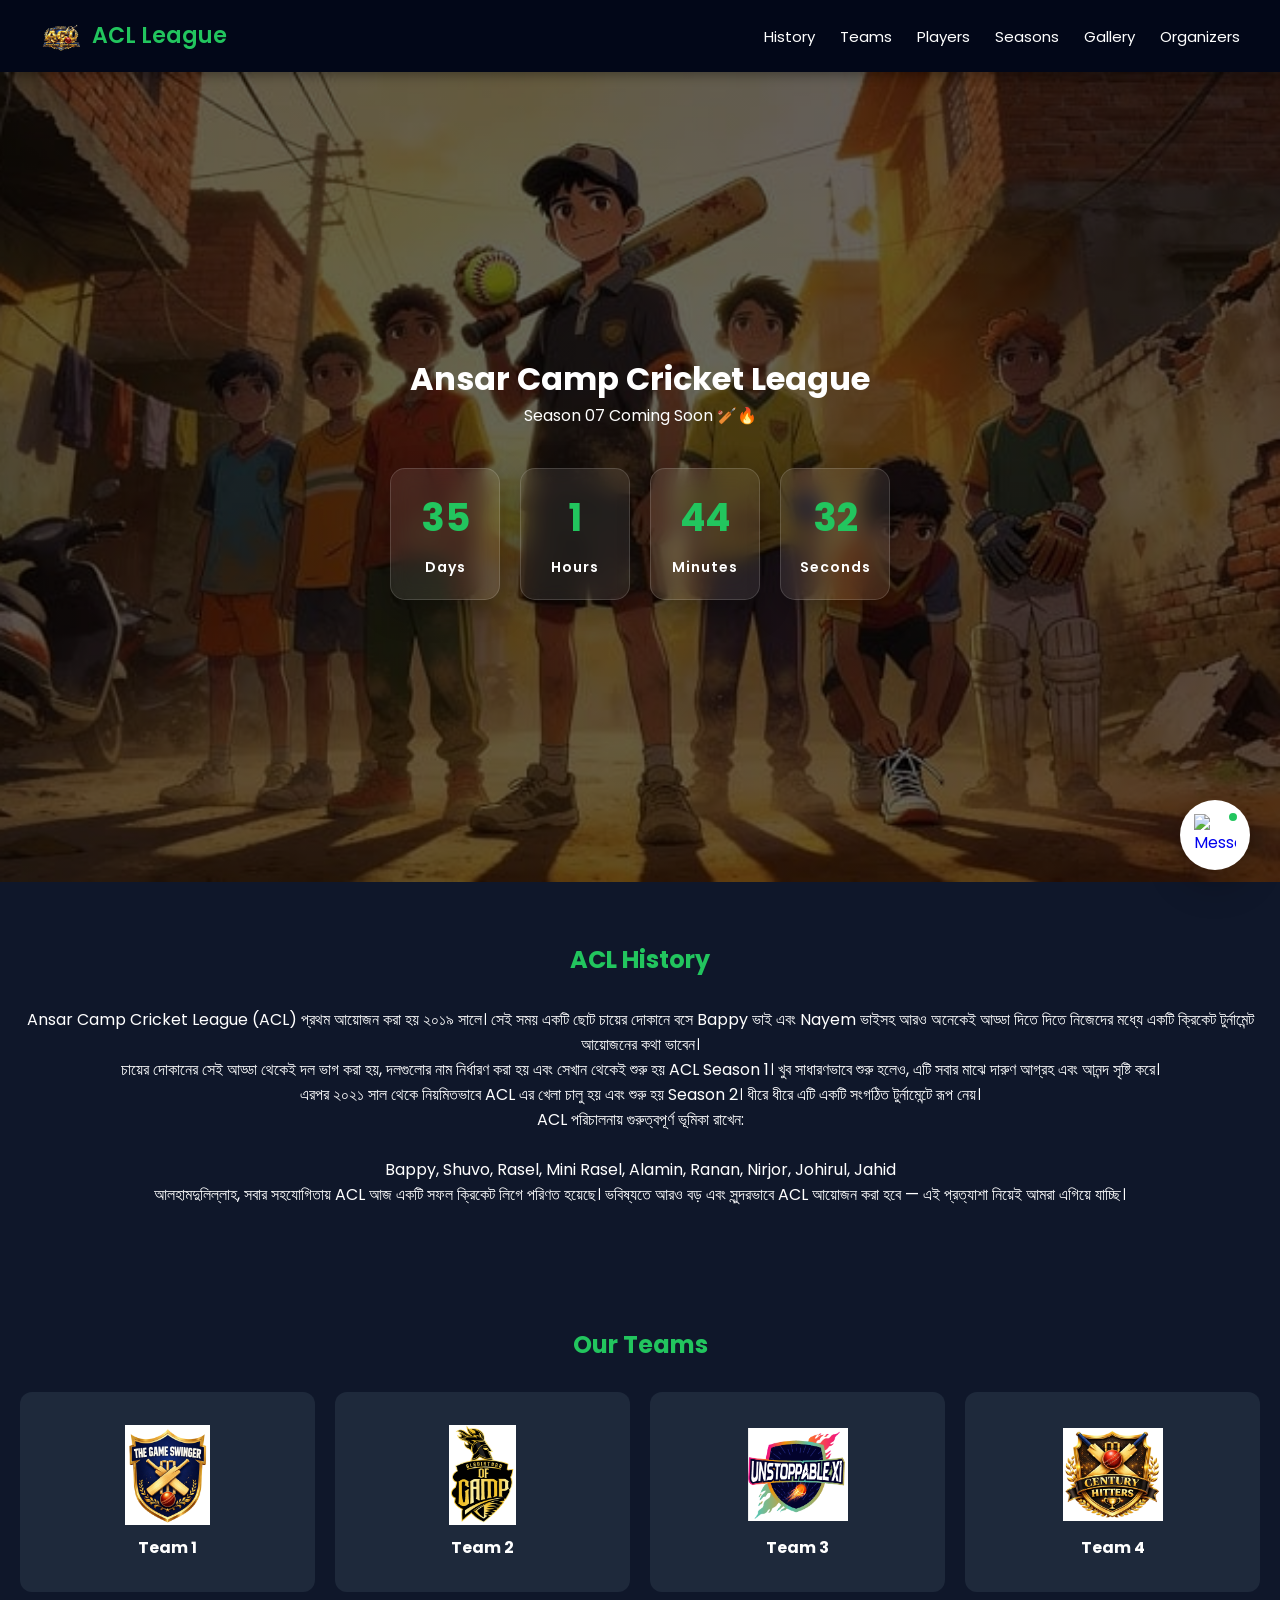
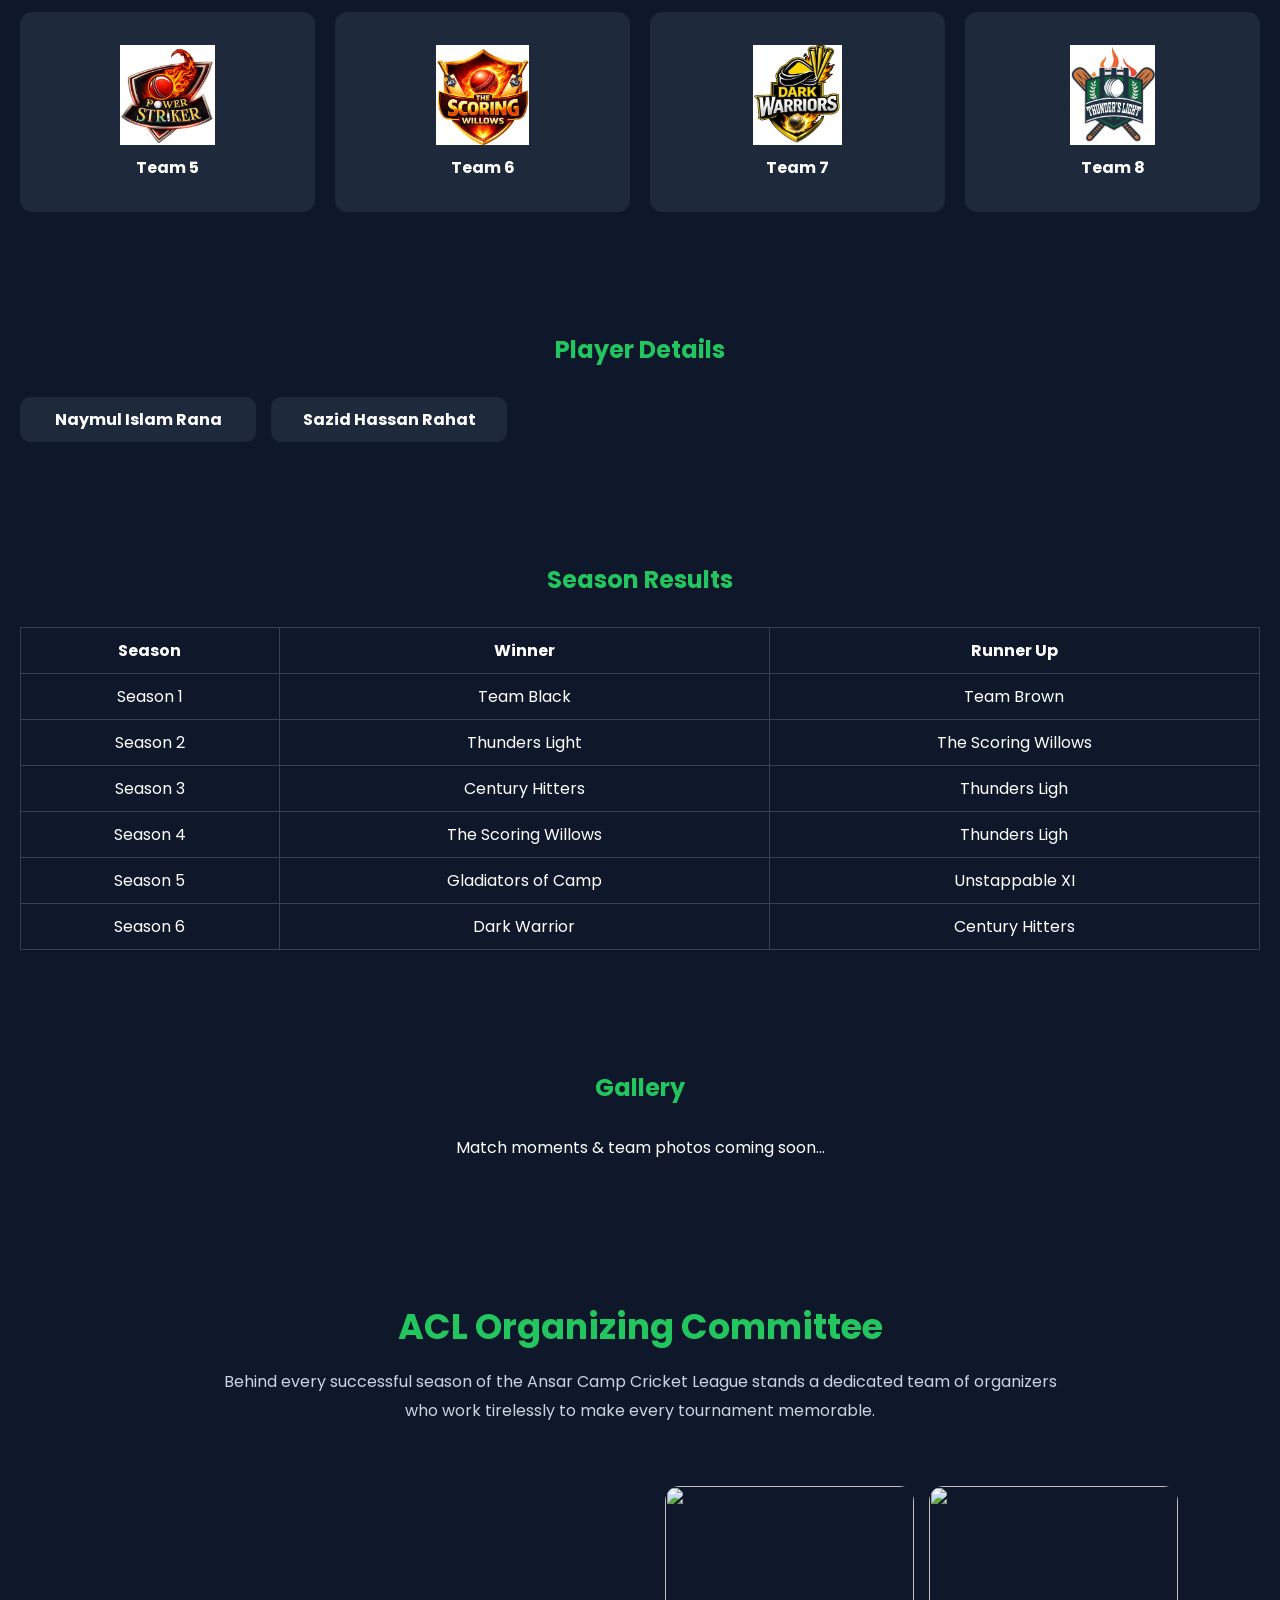
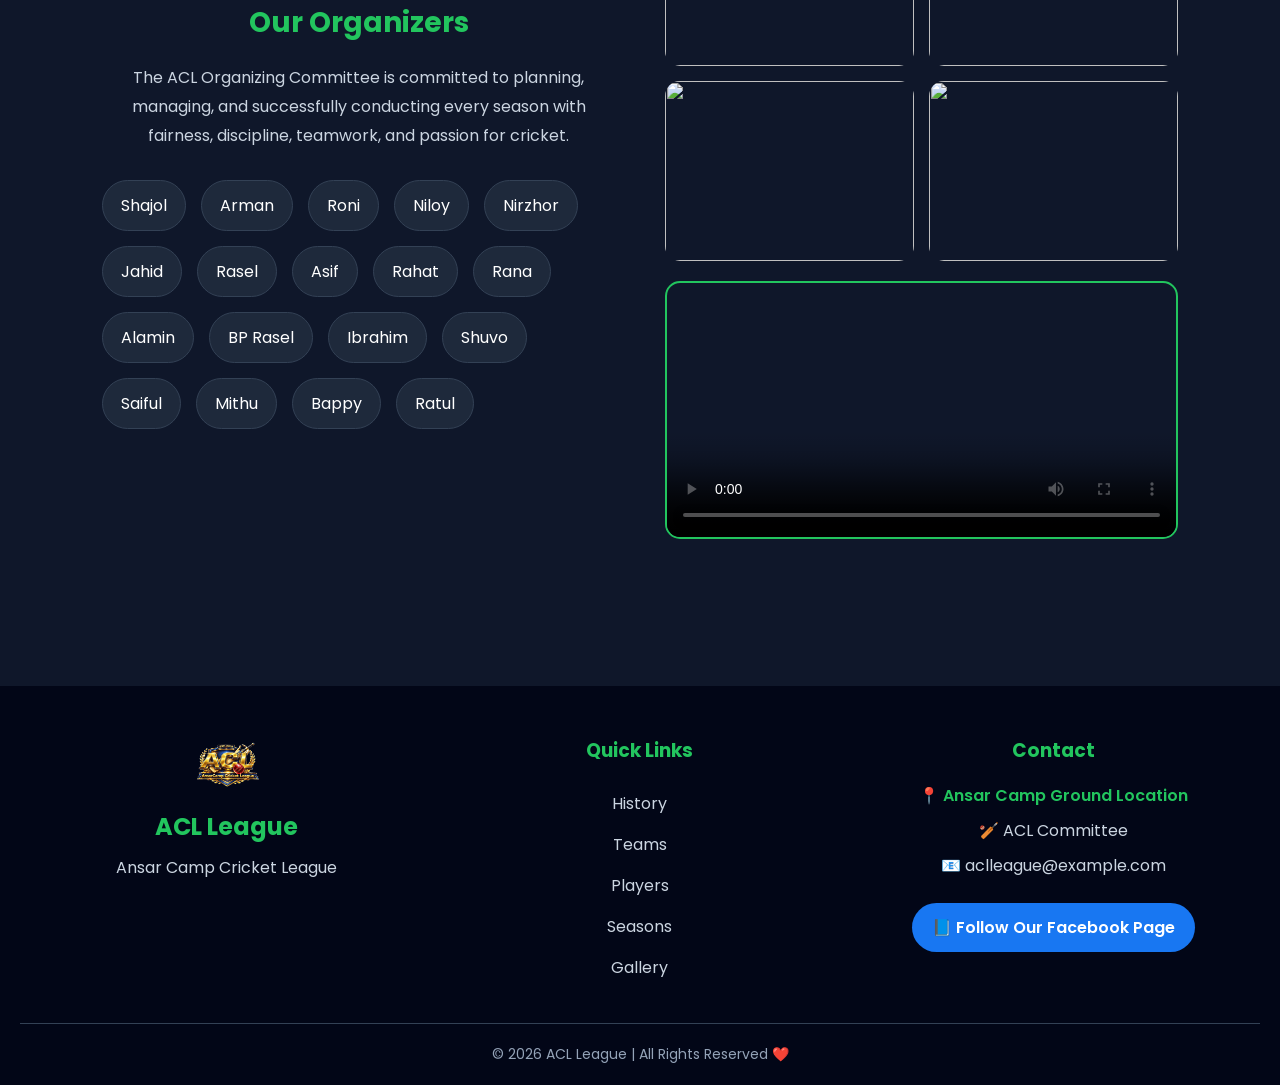
==== commit f2ebe224: "Updated ACL website" ====
--- a/index.html
+++ b/index.html
@@ -861,6 +861,103 @@
 }
 
 }
+.map-btn{
+    color:#22c55e;
+    text-decoration:none;
+    font-weight:600;
+    transition:.3s;
+}
+
+.map-btn:hover{
+    color:#fff;
+    text-decoration:underline;
+}
+.countdown{
+
+margin-top:40px;
+
+display:flex;
+
+justify-content:center;
+
+gap:20px;
+
+flex-wrap:wrap;
+
+}
+
+.time-box{
+
+width:110px;
+
+background:rgba(255,255,255,.08);
+
+backdrop-filter:blur(10px);
+
+border:1px solid rgba(255,255,255,.15);
+
+padding:20px 10px;
+
+border-radius:15px;
+
+box-shadow:0 10px 30px rgba(0,0,0,.35);
+
+transition:.35s;
+
+}
+
+.time-box:hover{
+
+transform:translateY(-8px);
+
+background:#22c55e;
+
+color:#000;
+
+}
+
+.time-box h2{
+
+font-size:38px;
+
+margin-bottom:8px;
+
+color:#22c55e;
+
+}
+
+.time-box:hover h2{
+
+color:#000;
+
+}
+
+.time-box span{
+
+font-size:14px;
+
+font-weight:600;
+
+letter-spacing:1px;
+
+}
+
+@media(max-width:768px){
+
+.time-box{
+
+width:80px;
+padding:15px 8px;
+
+}
+
+.time-box h2{
+
+font-size:28px;
+
+}
+
+}
 </style>
 </head>
 
@@ -891,11 +988,36 @@
 
 <!-- HERO -->
 <div class="hero" id="home">
-    <div>
-        <!-- <h1>Ansar Camp Cricket League</h1> -->
-         <h1><h1>TEST 123 - Ansar Camp Cricket League</h1></h1>
-        <p>Season 06 Running Now 🏏🔥</p>
+<div>
+    <h1>Ansar Camp Cricket League</h1>
+    <p>Season 07 Coming Soon 🏏🔥</p>
+
+    <!-- Countdown -->
+    <div class="countdown">
+
+        <div class="time-box">
+            <h2 id="days">00</h2>
+            <span>Days</span>
+        </div>
+
+        <div class="time-box">
+            <h2 id="hours">00</h2>
+            <span>Hours</span>
+        </div>
+
+        <div class="time-box">
+            <h2 id="minutes">00</h2>
+            <span>Minutes</span>
+        </div>
+
+        <div class="time-box">
+            <h2 id="seconds">00</h2>
+            <span>Seconds</span>
+        </div>
+
     </div>
+
+</div>
 </div>
 
 <!-- HISTORY -->
@@ -1160,7 +1282,14 @@
 <div class="footer-contact">
     <h3>Contact</h3>
 
-    <p>📍 Ansar Camp</p>
+    <p>
+📍
+<a href="https://maps.app.goo.gl/Vk6R2hAi9bS2JpuB9"
+   target="_blank"
+   class="map-btn">
+   Ansar Camp Ground Location
+</a>
+</p>
     <p>🏏 ACL Committee</p>
     <p>📧 aclleague@example.com</p>
 
@@ -1352,4 +1481,37 @@
     `;
 }
 </script>
+<script>const targetDate = new Date("January 10, 2027 00:00:00").getTime();
+
+function countdown(){
+
+const now = new Date().getTime();
+
+const distance = targetDate - now;
+
+const days = Math.floor(distance / (1000*60*60*24));
+
+const hours = Math.floor((distance % (1000*60*60*24))/(1000*60*60));
+
+const minutes = Math.floor((distance % (1000*60*60))/(1000*60));
+
+const seconds = Math.floor((distance % (1000*60))/1000);
+
+document.getElementById("days").innerHTML=days;
+document.getElementById("hours").innerHTML=hours;
+document.getElementById("minutes").innerHTML=minutes;
+document.getElementById("seconds").innerHTML=seconds;
+
+if(distance<0){
+
+document.querySelector(".countdown").innerHTML=
+"<h2>🏆 Tournament Started!</h2>";
+
+}
+
+}
+
+countdown();
+
+setInterval(countdown,1000);</script>
 </html>
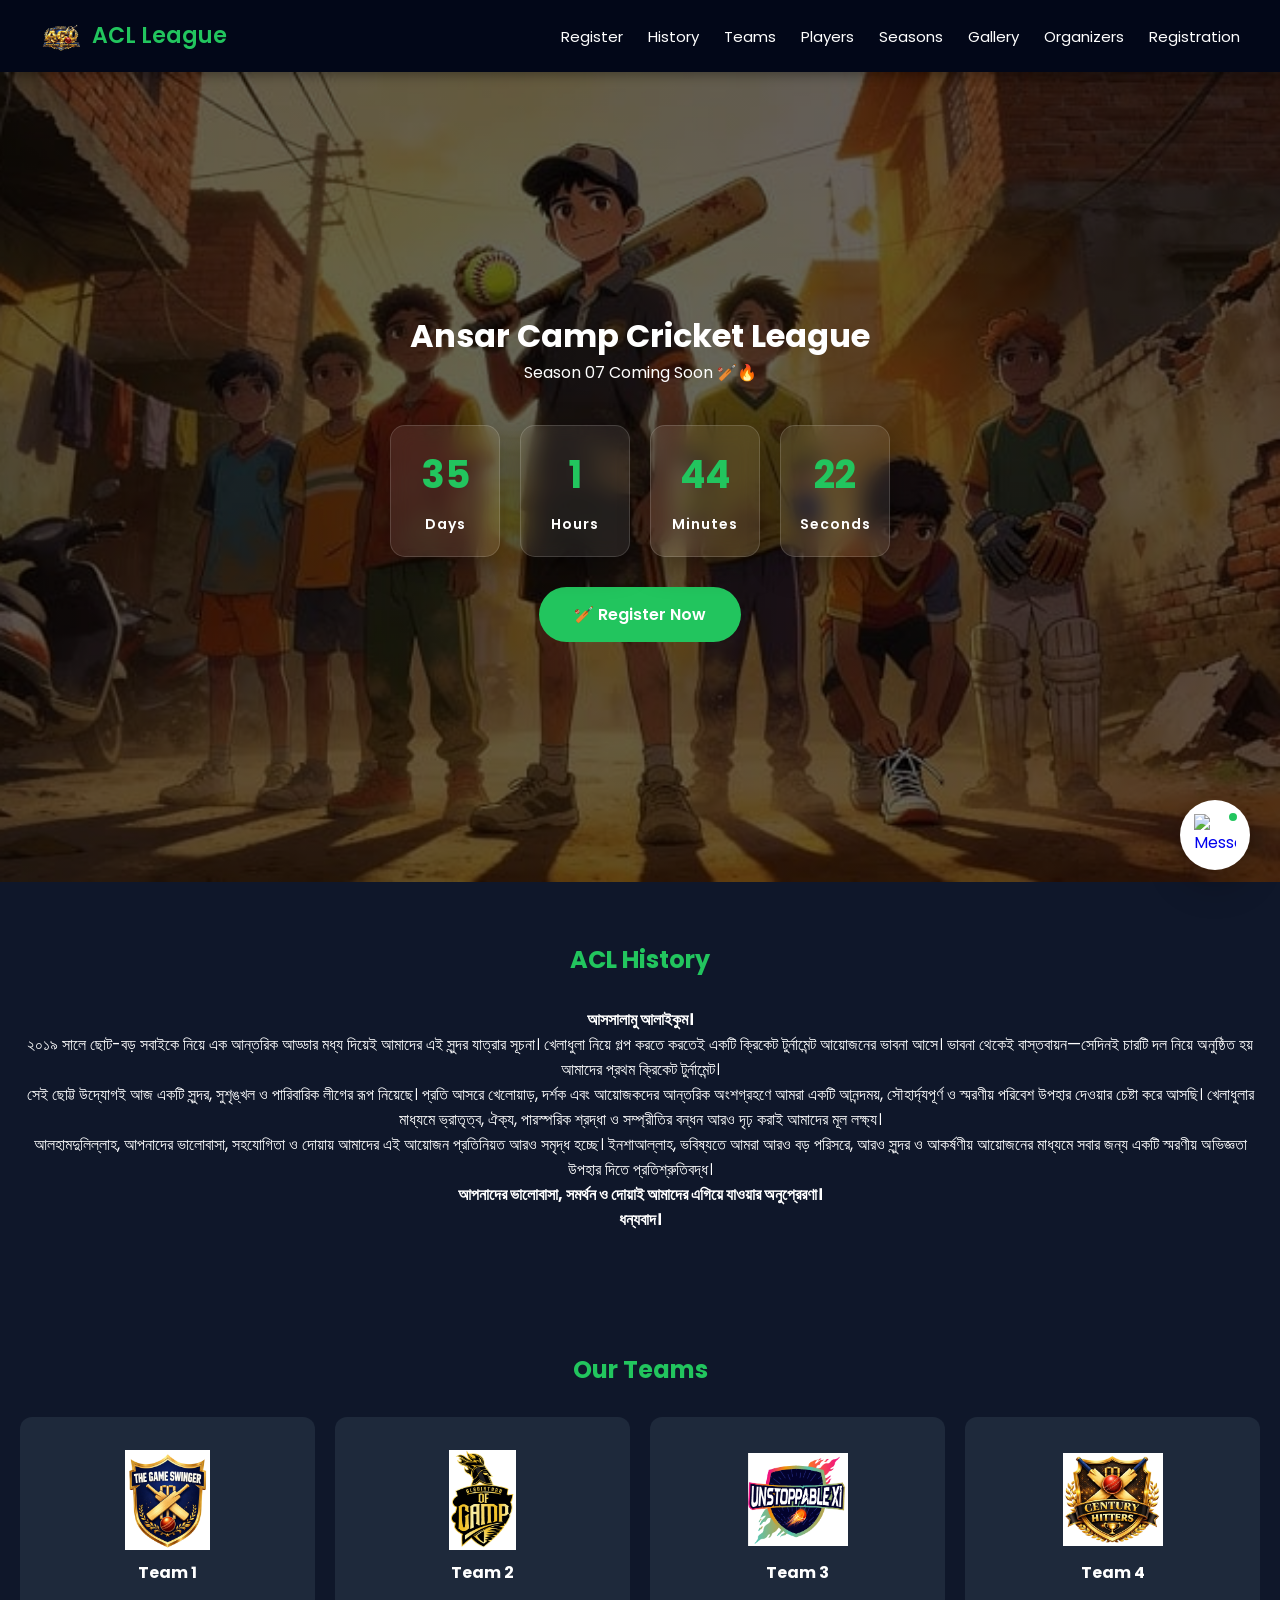
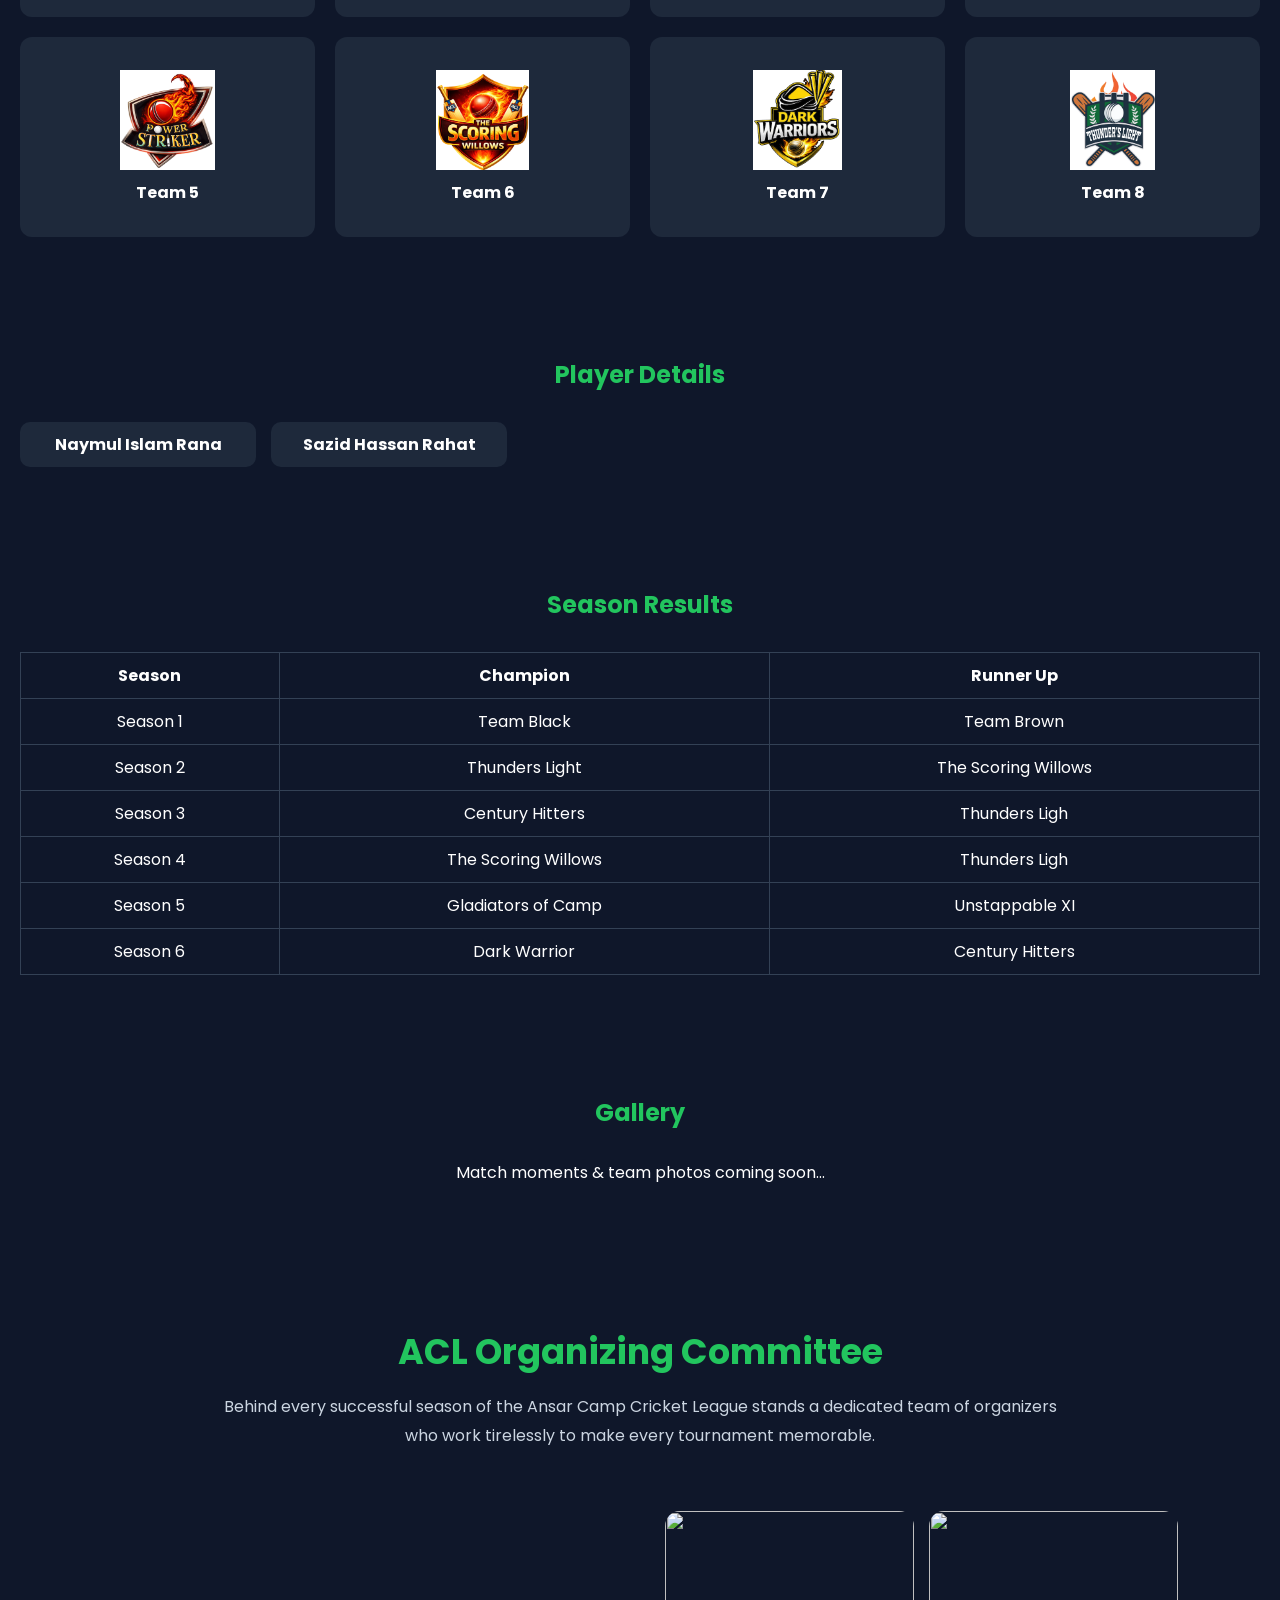
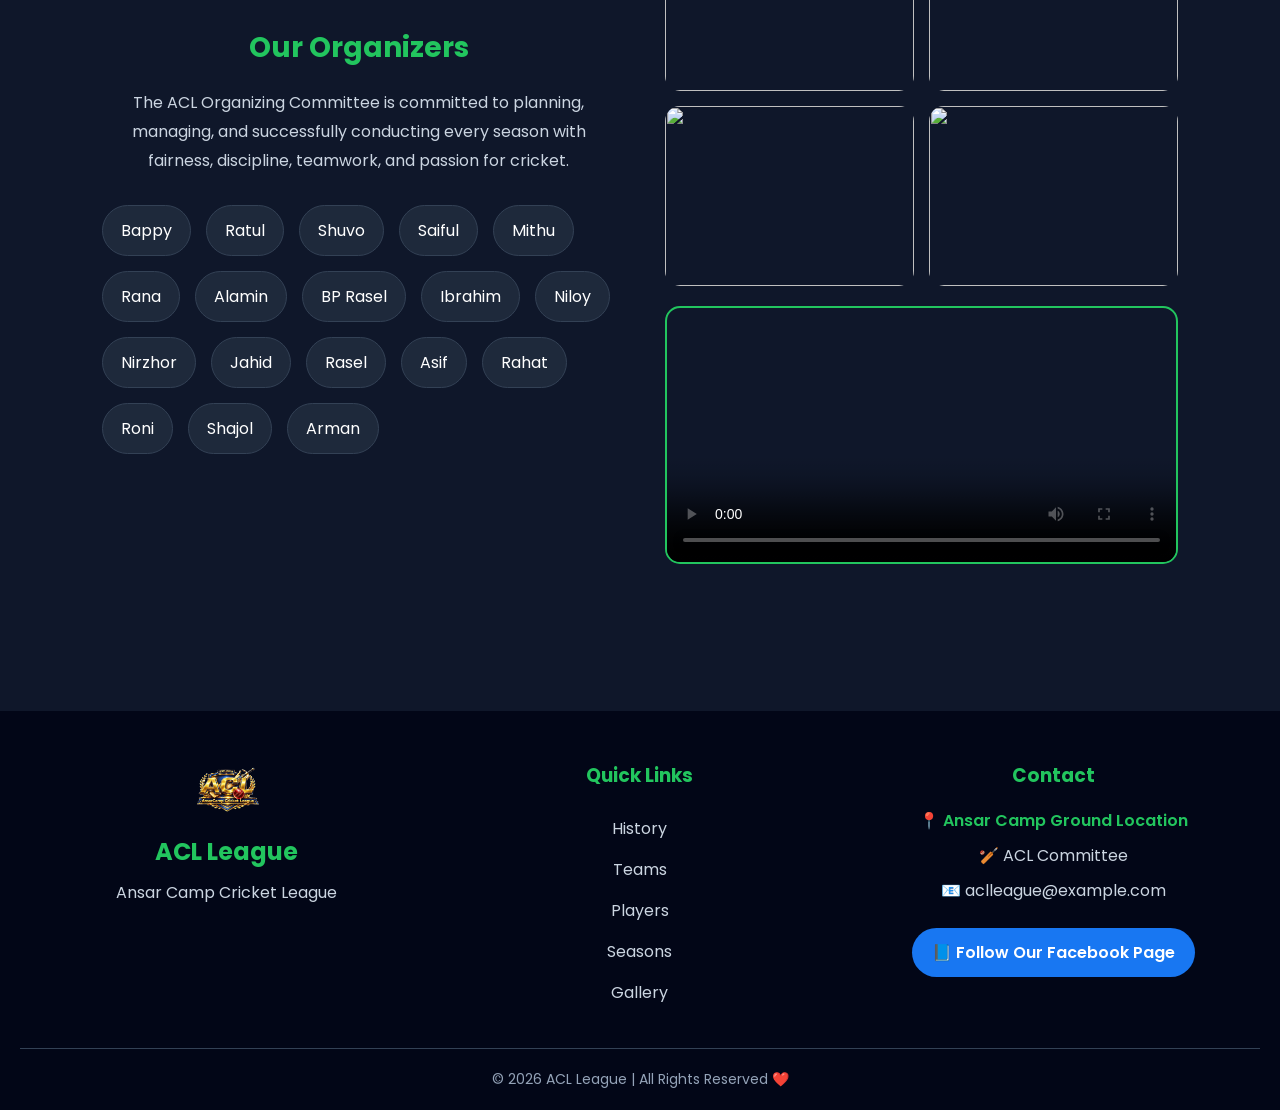
==== commit b5ea15f7: "Updated ACL website" ====
--- a/index.html
+++ b/index.html
@@ -7,958 +7,13 @@
 <title>ACL - Ansar Camp Cricket League</title>
 
 <link href="https://fonts.googleapis.com/css2?family=Poppins:wght@300;600&display=swap" rel="stylesheet">
-
-<style>
-
-*{
-    margin:0;
-    padding:0;
-    box-sizing:border-box;
-    font-family:'Poppins',sans-serif;
-}
-
-body{
-    background:#0f172a;
-    color:white;
-}
-
-/* NAVBAR */
-/* NAVBAR */
-nav{
-    display:flex;
-    justify-content:space-between;
-    align-items:center;
-    padding:15px 40px;
-    background:rgba(2,6,23,0.9);
-    backdrop-filter:blur(10px);
-    position:sticky;
-    top:0;
-    z-index:1000;
-    box-shadow:0 4px 10px rgba(0,0,0,0.3);
-}
-
-/* LOGO */
-.logo{
-    display:flex;
-    align-items:center;
-    gap:10px; /* spacing */
-}
-.logo{
-    text-decoration:none;
-}
-
-.logo img{
-    width:42px;
-    height:42px;
-    object-fit:contain;
-    display:block;
-}
-
-.logo h2{
-    color:#22c55e;
-    font-size:22px;
-    font-weight:600;
-    line-height:1; /* 🔥 important */
-    margin:0;
-    display:flex;
-    align-items:center;
-}
-
-/* NAV LINKS */
-nav ul{
-    display:flex;
-    list-style:none;
-}
-
-nav ul li{
-    margin-left:25px;
-}
-
-nav ul li a{
-    color:white;
-    text-decoration:none;
-    font-size:15px;
-    position:relative;
-    transition:0.3s;
-}
-
-/* hover underline effect */
-nav ul li a::after{
-    content:"";
-    position:absolute;
-    width:0%;
-    height:2px;
-    bottom:-5px;
-    left:0;
-    background:#22c55e;
-    transition:0.3s;
-}
-
-nav ul li a:hover::after{
-    width:100%;
-}
-
-nav ul li a:hover{
-    color:#22c55e;
-}
-
-/* HAMBURGER ICON */
-.menu-toggle{
-    display:none;
-    flex-direction:column;
-    cursor:pointer;
-}
-
-.menu-toggle span{
-    height:3px;
-    width:25px;
-    background:white;
-    margin:4px 0;
-    border-radius:2px;
-    transition:0.4s;
-}
-
-/* ANIMATION (X icon) */
-.menu-toggle.active span:nth-child(1){
-    transform:rotate(45deg) translate(5px,5px);
-}
-
-.menu-toggle.active span:nth-child(2){
-    opacity:0;
-}
-
-.menu-toggle.active span:nth-child(3){
-    transform:rotate(-45deg) translate(5px,-5px);
-}
-
-/* 🔥 MOBILE */
-@media (max-width:768px){
-
-    .menu-toggle{
-        display:flex;
-    }
-
-    nav{
-        padding:15px 20px;
-    }
-
-    nav ul{
-        position:absolute;
-        top:70px;
-        right:0;
-        width:100%;
-        background:#020617;
-        flex-direction:column;
-        align-items:center;
-        max-height:0;
-        overflow:hidden;
-        transition:max-height 0.4s ease;
-    }
-
-    nav ul.active{
-        max-height:300px;
-    }
-
-    nav ul li{
-        margin:15px 0;
-    }
-}
-
-/* HERO */
-.hero{
-    height:90vh;
-    display:flex;
-    justify-content:center;
-    align-items:center;
-    text-align:center;
-
-    /* 🔥 YOUR IMAGE BACKGROUND */
-    background: 
-        linear-gradient(rgba(0,0,0,0.6), rgba(0,0,0,0.6)), 
-        url('./Assets/hero\ photo/heroBackground.jpg'); /* 👉 এখানে তোমার image path */
-
-    background-size:cover;
-    background-position:center;
-    background-repeat:no-repeat;
-}
-
-/* SECTION */
-section{
-    padding:60px 20px;
-    text-align:center;
-}
-
-h2{
-    margin-bottom:30px;
-    color:#22c55e;
-}
-
-/* TEAM GRID */
-/* TEAM GRID */
-.teams{
-    display:grid;
-    grid-template-columns:repeat(4, 1fr);
-    gap:20px;
-}
-
-/* TEAM CARD */
-.team{
-    background:#1e293b;
-    padding:15px;
-    border-radius:12px;
-    display:flex;
-    flex-direction:column;
-    align-items:center;
-    justify-content:center;
-    height:200px; /* 🔥 same height */
-    overflow:hidden; /* 🔥 bahire jabe na */
-}
-
-/* TEAM LOGO */
-.team img{
-    width:100px;  /* 🔥 fixed size */
-    height:100px;
-    object-fit:contain; /* 🔥 image cut hobe na */
-    margin-bottom:10px;
-}
-
-/* TEAM NAME */
-.team h3{
-    font-size:16px;
-    margin:0;
-}
-
-/* 🔥 Responsive */
-@media (max-width:992px){
-    .teams{
-        grid-template-columns:repeat(2, 1fr);
-    }
-}
-
-@media (max-width:500px){
-    .teams{
-        grid-template-columns:1fr;
-    }
-}
-/* 🔥 ANIMATION BASE */
-.team{
-    opacity:0;
-    transform:translateY(50px);
-    transition:all 0.6s ease;
-}
-
-/* show হলে */
-.team.show{
-    opacity:1;
-    transform:translateY(0);
-}
-
-/* LEFT animation */
-.team.left{
-    transform:translateX(-60px);
-}
-
-/* RIGHT animation */
-.team.right{
-    transform:translateX(60px);
-}
-
-/* UP animation */
-.team.up{
-    transform:translateY(60px);
-}
-
-/* DOWN animation */
-.team.down{
-    transform:translateY(-60px);
-}
-/* 🔥 smooth scroll */
-html{
-    scroll-behavior:smooth;
-}
-
-/* TEAM LINK */
-.team-link{
-    position:relative;
-    display:flex;
-    justify-content:center;
-    align-items:center;
-}
-
-/* OVERLAY */
-.overlay{
-    position:absolute;
-    top:0;
-    left:0;
-    width:100%;
-    height:100%;
-    background:rgba(0,0,0,0.6);
-    display:flex;
-    justify-content:center;
-    align-items:center;
-    color:#22c55e;
-    font-weight:600;
-    font-size:14px;
-    border-radius:10px;
-    opacity:0;
-    transition:0.3s;
-}
-
-/* hover */
-.team-link:hover .overlay{
-    opacity:1;
-}
-
-/* SEASON TABLE */
-table{
-    width:100%;
-    border-collapse:collapse;
-}
-
-table,th,td{
-    border:1px solid #334155;
-}
-
-th,td{
-    padding:10px;
-}
-
-/* FOOTER */
-footer{
-    background:#020617;
-    padding:20px;
-    text-align:center;
-}
-
-/* MODAL */
-.modal{
-    display:none;
-    position:fixed;
-    top:0;
-    left:0;
-    width:100%;
-    height:100%;
-    background:rgba(0,0,0,0.8);
-    justify-content:center;
-    align-items:center;
-    z-index:2000;
-}
-
-.modal-content{
-    background:#1e293b;
-    padding:30px;
-    border-radius:10px;
-    width:90%;
-    max-width:500px;
-    text-align:center;
-    position:relative;
-}
-
-.close{
-    position:absolute;
-    right:20px;
-    top:10px;
-    font-size:25px;
-    cursor:pointer;
-}
-
-/* TEAM CARD hover container */
-.team{
-    position:relative; /* 🔥 important */
-    cursor:pointer;
-}
-
-/* OVERLAY */
-.team::after{
-    content:"Click Here";
-    position:absolute;
-    top:0;
-    left:0;
-    width:100%;
-    height:100%;
-    background:rgba(0,0,0,0.6);
-    display:flex;
-    justify-content:center;
-    align-items:center;
-    color:#22c55e;
-    font-weight:600;
-    font-size:16px;
-    border-radius:12px;
-    opacity:0;
-    transition:0.3s;
-}
-
-/* HOVER হলে show */
-.team:hover::after{
-    opacity:1;
-}
-
-
-/* PLAYERS GRID */
-.players{
-    display:grid;
-    grid-template-columns:repeat(5, 1fr);
-    gap:15px;
-}
-
-/* PLAYER CARD */
-.player{
-    background:#1e293b;
-    padding:10px;
-    border-radius:10px;
-    cursor:pointer;
-    transition:0.3s;
-}
-
-.player:hover{
-    transform:scale(1.05);
-    background:#334155;
-}
-
-/* RESPONSIVE */
-@media (max-width:992px){
-    .players{
-        grid-template-columns:repeat(3, 1fr);
-    }
-}
-
-@media (max-width:500px){
-    .players{
-        grid-template-columns:repeat(2, 1fr);
-    }
-}
-/* ================= FOOTER ================= */
-
-.footer{
-    background:#020617;
-    margin-top:60px;
-    padding:50px 20px 20px;
-}
-
-.footer-container{
-    max-width:1200px;
-    margin:auto;
-    display:grid;
-    grid-template-columns:repeat(auto-fit,minmax(250px,1fr));
-    gap:40px;
-}
-
-.footer-logo img{
-    width:70px;
-    margin-bottom:15px;
-}
-
-.footer-logo h2{
-    color:#22c55e;
-    margin-bottom:10px;
-}
-
-.footer-logo p{
-    color:#cbd5e1;
-    line-height:1.7;
-}
-
-.footer-links h3,
-.footer-contact h3{
-    color:#22c55e;
-    margin-bottom:18px;
-}
-
-.footer-links{
-    display:flex;
-    flex-direction:column;
-}
-
-.footer-links a{
-    color:#cbd5e1;
-    text-decoration:none;
-    margin:8px 0;
-    transition:.3s;
-}
-
-.footer-links a:hover{
-    color:#22c55e;
-    padding-left:8px;
-}
-
-.footer-contact p{
-    color:#cbd5e1;
-    margin:10px 0;
-}
-
-.footer hr{
-    margin:35px 0 20px;
-    border:none;
-    height:1px;
-    background:#334155;
-}
-
-.copyright{
-    text-align:center;
-    color:#94a3b8;
-    font-size:14px;
-}
-/* ================= ORGANIZERS ================= */
-
-.organizers{
-    padding:80px 8%;
-    background:#0f172a;
-}
-
-.organizers h2{
-    text-align:center;
-    color:#22c55e;
-    font-size:35px;
-    margin-bottom:15px;
-}
-
-.org-subtitle{
-    text-align:center;
-    color:#cbd5e1;
-    max-width:850px;
-    margin:auto;
-    line-height:1.8;
-    margin-bottom:60px;
-}
-
-.org-container{
-    display:grid;
-    grid-template-columns:1fr 1fr;
-    gap:50px;
-    align-items:center;
-}
-
-/* LEFT */
-
-.org-left h3{
-    color:#22c55e;
-    font-size:28px;
-    margin-bottom:20px;
-}
-
-.org-left p{
-    color:#cbd5e1;
-    line-height:1.8;
-    margin-bottom:30px;
-}
-
-.org-members{
-    display:flex;
-    flex-wrap:wrap;
-    gap:15px;
-}
-
-.org-members span{
-
-    background:#1e293b;
-    color:white;
-
-    padding:12px 18px;
-
-    border-radius:50px;
-
-    transition:.35s;
-    cursor:pointer;
-
-    border:1px solid #334155;
-}
-
-.org-members span:hover{
-
-    background:#22c55e;
-    color:#000;
-
-    transform:translateY(-5px);
-
-}
-
-/* RIGHT */
-
-.org-gallery{
-
-    display:grid;
-
-    grid-template-columns:repeat(2,1fr);
-
-    gap:15px;
-
-    margin-bottom:20px;
-
-}
-
-.org-gallery img{
-
-    width:100%;
-    height:180px;
-
-    object-fit:cover;
-
-    border-radius:15px;
-
-    transition:.4s;
-
-}
-
-.org-gallery img:hover{
-
-    transform:scale(1.05);
-
-}
-
-.org-right video{
-
-    width:100%;
-
-    border-radius:15px;
-
-    border:2px solid #22c55e;
-
-}
-
-/* MOBILE */
-
-@media(max-width:900px){
-
-.org-container{
-
-grid-template-columns:1fr;
-
-}
-
-.org-gallery img{
-
-height:160px;
-
-}
-
-}
-.facebook-btn{
-
-display:inline-block;
-margin-top:15px;
-
-background:#1877F2;
-color:#fff;
-
-text-decoration:none;
-
-padding:12px 20px;
-
-border-radius:50px;
-
-font-weight:600;
-
-transition:.35s;
-
-}
-
-.facebook-btn:hover{
-
-background:#0d65d9;
-
-transform:translateY(-3px);
-
-box-shadow:0 10px 20px rgba(24,119,242,.35);
-
-}
-/*=============================
-    Messenger Floating Button
-==============================*/
-
-.messenger-chat{
-
-position:fixed;
-
-right:30px;
-bottom:30px;
-
-width:70px;
-height:70px;
-
-border-radius:50%;
-
-display:flex;
-justify-content:center;
-align-items:center;
-
-background:#fff;
-
-box-shadow:
-0 15px 35px rgba(0,0,0,.25);
-
-z-index:99999;
-
-transition:.35s;
-
-animation:pulse 2s infinite;
-
-text-decoration:none;
-
-}
-
-/* Hover */
-
-.messenger-chat:hover{
-
-transform:translateY(-8px) scale(1.08);
-
-box-shadow:
-0 25px 50px rgba(0,0,0,.35);
-
-}
-
-/* Icon */
-
-.messenger-chat img{
-
-width:42px;
-height:42px;
-
-}
-
-/* Online Dot */
-
-.online-dot{
-
-position:absolute;
-
-top:10px;
-right:10px;
-
-width:14px;
-height:14px;
-
-background:#22c55e;
-
-border:3px solid white;
-
-border-radius:50%;
-
-}
-
-/* Tooltip */
-
-.chat-tooltip{
-
-position:absolute;
-
-right:85px;
-
-background:#fff;
-
-color:#111827;
-
-padding:12px 18px;
-
-border-radius:12px;
-
-font-size:14px;
-
-line-height:22px;
-
-white-space:nowrap;
-
-box-shadow:
-0 10px 25px rgba(0,0,0,.15);
-
-opacity:0;
-
-visibility:hidden;
-
-transition:.35s;
-
-}
-
-.chat-tooltip strong{
-
-color:#1877F2;
-
-}
-
-/* Arrow */
-
-.chat-tooltip::after{
-
-content:"";
-
-position:absolute;
-
-right:-8px;
-top:22px;
-
-border-left:8px solid white;
-
-border-top:8px solid transparent;
-
-border-bottom:8px solid transparent;
-
-}
-
-/* Hover */
-
-.messenger-chat:hover .chat-tooltip{
-
-opacity:1;
-
-visibility:visible;
-
-right:95px;
-
-}
-
-/* Pulse Animation */
-
-@keyframes pulse{
-
-0%{
-
-box-shadow:
-0 0 0 0 rgba(24,119,242,.45);
-
-}
-
-70%{
-
-box-shadow:
-0 0 0 18px rgba(24,119,242,0);
-
-}
-
-100%{
-
-box-shadow:
-0 0 0 0 rgba(24,119,242,0);
-
-}
-
-}
-
-/* Mobile */
-
-@media(max-width:768px){
-
-.messenger-chat{
-
-width:60px;
-height:60px;
-
-right:18px;
-bottom:18px;
-
-}
-
-.messenger-chat img{
-
-width:36px;
-height:36px;
-
-}
-
-.chat-tooltip{
-
-display:none;
-
-}
-
-}
-.map-btn{
-    color:#22c55e;
-    text-decoration:none;
-    font-weight:600;
-    transition:.3s;
-}
-
-.map-btn:hover{
-    color:#fff;
-    text-decoration:underline;
-}
-.countdown{
-
-margin-top:40px;
-
-display:flex;
-
-justify-content:center;
-
-gap:20px;
-
-flex-wrap:wrap;
-
-}
-
-.time-box{
-
-width:110px;
-
-background:rgba(255,255,255,.08);
-
-backdrop-filter:blur(10px);
-
-border:1px solid rgba(255,255,255,.15);
-
-padding:20px 10px;
-
-border-radius:15px;
-
-box-shadow:0 10px 30px rgba(0,0,0,.35);
-
-transition:.35s;
-
-}
-
-.time-box:hover{
-
-transform:translateY(-8px);
-
-background:#22c55e;
-
-color:#000;
-
-}
-
-.time-box h2{
-
-font-size:38px;
-
-margin-bottom:8px;
-
-color:#22c55e;
-
-}
-
-.time-box:hover h2{
-
-color:#000;
-
-}
-
-.time-box span{
-
-font-size:14px;
-
-font-weight:600;
-
-letter-spacing:1px;
-
-}
-
-@media(max-width:768px){
-
-.time-box{
-
-width:80px;
-padding:15px 8px;
-
-}
-
-.time-box h2{
-
-font-size:28px;
-
-}
-
-}
-</style>
+<link rel="stylesheet" href="https://cdnjs.cloudflare.com/ajax/libs/font-awesome/6.5.0/css/all.min.css">
+<link rel="stylesheet" href="style.css">
+
+<!-- <style>
+
+
+</style> -->
 </head>
 
 <body>
@@ -977,12 +32,14 @@
     </div>
 
     <ul id="nav-links">
+       <li><a href="registration.html">Register</a></li> 
     <li><a href="#history">History</a></li>
     <li><a href="#teams">Teams</a></li>
     <li><a href="#players">Players</a></li> <!-- 🔥 ADD THIS -->
     <li><a href="#season">Seasons</a></li>
     <li><a href="#gallery">Gallery</a></li>
     <li><a href="#org">Organizers</a></li>
+    <li><a href="reg.html">Registration</a></li>
 </ul>
 </nav>
 
@@ -1016,6 +73,9 @@
         </div>
 
     </div>
+    <a href="registration.html" class="register-btn">
+    🏏 Register Now
+</a>
 
 </div>
 </div>
@@ -1032,37 +92,12 @@
 <section id="history">
     <h2>ACL History</h2>
 
-    <p>
-        Ansar Camp Cricket League (ACL) প্রথম আয়োজন করা হয় ২০১৯ সালে। 
-        সেই সময় একটি ছোট চায়ের দোকানে বসে Bappy ভাই এবং Nayem ভাইসহ 
-        আরও অনেকেই আড্ডা দিতে দিতে নিজেদের মধ্যে একটি ক্রিকেট টুর্নামেন্ট আয়োজনের কথা ভাবেন।
-    </p>
-
-    <p>
-        চায়ের দোকানের সেই আড্ডা থেকেই দল ভাগ করা হয়, দলগুলোর নাম নির্ধারণ করা হয় 
-        এবং সেখান থেকেই শুরু হয় ACL Season 1। খুব সাধারণভাবে শুরু হলেও, 
-        এটি সবার মাঝে দারুণ আগ্রহ এবং আনন্দ সৃষ্টি করে।
-    </p>
-
-    <p>
-        এরপর ২০২১ সাল থেকে নিয়মিতভাবে ACL এর খেলা চালু হয় এবং শুরু হয় Season 2। 
-        ধীরে ধীরে এটি একটি সংগঠিত টুর্নামেন্টে রূপ নেয়।
-    </p>
-
-    <p>
-        ACL পরিচালনায় গুরুত্বপূর্ণ ভূমিকা রাখেন:
-        <br><br>
-        Bappy, Shuvo, Rasel, Mini Rasel, Alamin, Ranan, Nirjor, Johirul, Jahid
-    </p>
-
-    <p>
-        আলহামদুলিল্লাহ, সবার সহযোগিতায় ACL আজ একটি সফল ক্রিকেট লিগে পরিণত হয়েছে।
-        ভবিষ্যতে আরও বড় এবং সুন্দরভাবে ACL আয়োজন করা হবে — এই প্রত্যাশা নিয়েই আমরা এগিয়ে যাচ্ছি।
-    </p>
-
+    <p> <strong>আসসালামু আলাইকুম।</strong> </p> 
+    <p> ২০১৯ সালে ছোট-বড় সবাইকে নিয়ে এক আন্তরিক আড্ডার মধ্য দিয়েই আমাদের এই সুন্দর যাত্রার সূচনা। খেলাধুলা নিয়ে গল্প করতে করতেই একটি ক্রিকেট টুর্নামেন্ট আয়োজনের ভাবনা আসে। ভাবনা থেকেই বাস্তবায়ন—সেদিনই চারটি দল নিয়ে অনুষ্ঠিত হয় আমাদের প্রথম ক্রিকেট টুর্নামেন্ট। </p> <p> সেই ছোট্ট উদ্যোগই আজ একটি সুন্দর, সুশৃঙ্খল ও পারিবারিক লীগের রূপ নিয়েছে। প্রতি আসরে খেলোয়াড়, দর্শক এবং আয়োজকদের আন্তরিক অংশগ্রহণে আমরা একটি আনন্দময়, সৌহার্দ্যপূর্ণ ও স্মরণীয় পরিবেশ উপহার দেওয়ার চেষ্টা করে আসছি। খেলাধুলার মাধ্যমে ভ্রাতৃত্ব, ঐক্য, পারস্পরিক শ্রদ্ধা ও সম্প্রীতির বন্ধন আরও দৃঢ় করাই আমাদের মূল লক্ষ্য। </p> 
+    <p> আলহামদুলিল্লাহ, আপনাদের ভালোবাসা, সহযোগিতা ও দোয়ায় আমাদের এই আয়োজন প্রতিনিয়ত আরও সমৃদ্ধ হচ্ছে। ইনশাআল্লাহ, ভবিষ্যতে আমরা আরও বড় পরিসরে, আরও সুন্দর ও আকর্ষণীয় আয়োজনের মাধ্যমে সবার জন্য একটি স্মরণীয় অভিজ্ঞতা উপহার দিতে প্রতিশ্রুতিবদ্ধ। </p> <p> <strong> আপনাদের ভালোবাসা, সমর্থন ও দোয়াই আমাদের এগিয়ে যাওয়ার অনুপ্রেরণা।<br> ধন্যবাদ। </strong> </p>
 </section>
 <!-- TEAMS -->
-<section id="teams">
+<!-- <section id="teams">
     <h2>Our Teams</h2>
     <div class="teams">
 
@@ -1107,6 +142,53 @@
         </div>
 
     </div>
+</section> -->
+<section id="teams">
+    <h2>Our Teams</h2>
+
+    <div class="teams">
+
+        <div class="team" onclick="openTeam('Team 1')">
+            <img src="./Assets/team logo/Screenshot (1).png">
+            <h3>Team 1</h3>
+        </div>
+
+        <div class="team" onclick="openTeam('Team 2')">
+            <img src="./Assets/team logo/Screenshot (2).png">
+            <h3>Team 2</h3>
+        </div>
+
+        <div class="team" onclick="openTeam('Team 3')">
+            <img src="./Assets/team logo/Screenshot (3).png">
+            <h3>Team 3</h3>
+        </div>
+
+        <div class="team" onclick="openTeam('Team 4')">
+            <img src="./Assets/team logo/Screenshot (4).png">
+            <h3>Team 4</h3>
+        </div>
+
+        <div class="team" onclick="openTeam('Team 5')">
+            <img src="./Assets/team logo/Screenshot (5).png">
+            <h3>Team 5</h3>
+        </div>
+
+        <div class="team" onclick="openTeam('Team 6')">
+            <img src="./Assets/team logo/Screenshot (6).png">
+            <h3>Team 6</h3>
+        </div>
+
+        <div class="team" onclick="openTeam('Team 7')">
+            <img src="./Assets/team logo/Screenshot (7).png">
+            <h3>Team 7</h3>
+        </div>
+
+        <div class="team" onclick="openTeam('Team 8')">
+            <img src="./Assets/team logo/Screenshot (8).png">
+            <h3>Team 8</h3>
+        </div>
+
+    </div>
 </section>
 
 <!-- PLAYER DETAILS -->
@@ -1125,7 +207,7 @@
     <table>
         <tr>
             <th>Season</th>
-            <th>Winner</th>
+            <th>Champion</th>
             <th>Runner Up</th>
         </tr>
 
@@ -1200,24 +282,36 @@
 
             <div class="org-members">
 
-                <span>Shajol</span>
-                <span>Arman</span>
-                <span>Roni</span>
-                <span>Niloy</span>
+
+                                <span>Bappy</span>
+                <span>Ratul</span>
+                                <span>Shuvo</span>
+                <span>Saiful</span>
+                <span>Mithu</span>
+                                <span>Rana</span>
+                                                <span>Alamin</span>
+                <span>BP Rasel</span>
+                <span>Ibrahim</span>
+
+                                <span>Niloy</span>
                 <span>Nirzhor</span>
                 <span>Jahid</span>
                 <span>Rasel</span>
                 <span>Asif</span>
                 <span>Rahat</span>
-                <span>Rana</span>
-                <span>Alamin</span>
-                <span>BP Rasel</span>
-                <span>Ibrahim</span>
-                <span>Shuvo</span>
+
+                                <span>Roni</span>
+
+                <span>Shajol</span>
+                <span>Arman</span>
+
+
+
+
+                <!-- <span>Shuvo</span>
                 <span>Saiful</span>
-                <span>Mithu</span>
-                <span>Bappy</span>
-                <span>Ratul</span>
+                <span>Mithu</span> -->
+
 
             </div>
 
@@ -1247,16 +341,15 @@
 
 <!-- ✅ Modal ঠিকভাবে বসাও -->
 <div id="teamModal" class="modal">
-    <div class="modal-content">
-        <span class="close" onclick="closeModal()">&times;</span>
-
-        <h2 id="teamTitle"></h2>
-
-        <!-- Player Summary -->
-        <div id="playerSummary" style="margin-bottom:15px;"></div>
-
-        <table id="teamData"></table>
-    </div>
+
+    <div class="modal-content team-profile">
+
+        <span class="close" onclick="closeTeam()">&times;</span>
+
+        <div id="teamContent"></div>
+
+    </div>
+
 </div>
 <!-- FOOTER -->
 <footer class="footer">
@@ -1328,190 +421,8 @@
 
 </a>
 
+<script src="script.js"></script>
+
 </body>
-<!-- Navbar -->
-<script>
-const toggle = document.getElementById("menu-toggle");
-const navLinks = document.getElementById("nav-links");
-
-toggle.addEventListener("click", () => {
-    toggle.classList.toggle("active");
-    navLinks.classList.toggle("active");
-});
-</script>
-
-<script>
-const teams = document.querySelectorAll(".team");
-
-function showTeams(){
-    const triggerBottom = window.innerHeight * 0.85;
-
-    teams.forEach((team, index) => {
-        const boxTop = team.getBoundingClientRect().top;
-
-        if(boxTop < triggerBottom){
-            team.classList.add("show");
-        }
-    });
-}
-
-window.addEventListener("scroll", showTeams);
-window.addEventListener("load", showTeams);
-</script>
-
-<script>
-const teamInfo = {
-    "Team 1": ["Winner", "Runner Up", "Semi Final", "Group", "Winner", "Running"],
-    "Team 2": ["Group", "Group", "Runner Up", "Winner", "Semi", "Running"],
-    "Team 3": ["Semi", "Winner", "Group", "Group", "Runner Up", "Running"],
-    "Team 4": ["Group", "Semi", "Winner", "Runner Up", "Group", "Running"],
-    "Team 5": ["Runner Up", "Group", "Semi", "Winner", "Group", "Running"],
-    "Team 6": ["Group", "Winner", "Runner Up", "Semi", "Group", "Running"],
-    "Team 7": ["Semi", "Group", "Winner", "Group", "Runner Up", "Running"],
-    "Team 8": ["Group", "Semi", "Group", "Winner", "Runner Up", "Running"]
-};
-
-function openModal(teamName){
-    document.getElementById("teamModal").style.display = "flex";
-    document.getElementById("teamTitle").innerText = teamName;
-
-    let data = teamInfo[teamName];
-    let table = `
-        <tr>
-            <th>Season</th>
-            <th>Performance</th>
-        </tr>
-    `;
-
-    data.forEach((item, index) => {
-        table += `
-            <tr>
-                <td>Season ${index + 1}</td>
-                <td>${item}</td>
-            </tr>
-        `;
-    });
-
-    document.getElementById("teamData").innerHTML = table;
-}
-
-function closeModal(){
-    document.getElementById("teamModal").style.display = "none";
-}
-
-window.onclick = function(e){
-    const modal = document.getElementById("teamModal");
-    if(e.target == modal){
-        modal.style.display = "none";
-    }
-}
-
-
-
-</script>
-
-<script>
-// 🔥 120 Players Data Generate
-
-
-
-const players = [
-    {
-        name:"Naymul Islam Rana",
-        age:32,
-        match:5,
-        runs:600,
-        wickets:8,
-        img:"./Assets/players/rana.jpg" // 🔥 তোমার image path
-    },
-    {
-        name:"Sazid Hassan Rahat",
-        age:22,
-        match:5,
-        runs:450,
-        wickets:5,
-        img:"./Assets/players/rahat.jpg"
-    }
-];
-// 🔥 Show Players
-const container = document.getElementById("playersContainer");
-
-// safety check (important) 
-if(container){
-    players.forEach((p) => {
-        const div = document.createElement("div");
-        div.className = "player";
-
-        div.innerHTML = `<h4>${p.name}</h4>`;
-
-        div.addEventListener("click", () => {
-            openPlayerModal(p);
-        });
-
-        container.appendChild(div);
-    });
-}
-
-// 🔥 Player Modal Function
-function openPlayerModal(player){
-    const modal = document.getElementById("teamModal");
-    const title = document.getElementById("teamTitle");
-    const table = document.getElementById("teamData");
-    const summary = document.getElementById("playerSummary");
-
-    modal.style.display = "flex";
-
-    // Title
-    title.innerText = player.name;
-
-    // 🔥 TOP PART (Image + Info)
-    summary.innerHTML = `
-    <img src="${player.img}" 
-         style="width:140px;height:140px;border-radius:50%;object-fit:cover;margin-bottom:10px;border:3px solid #22c55e;">
-`;
-
-    // 🔥 BOTTOM TABLE
-    table.innerHTML = `
-        <tr><th>Field</th><th>Data</th></tr>
-        <tr><td>Name</td><td>${player.name}</td></tr>
-        <tr><td>Age</td><td>${player.age}</td></tr>
-        <tr><td>Match</td><td>${player.match}</td></tr>
-        <tr><td>Runs</td><td>${player.runs}</td></tr>
-        <tr><td>Wickets</td><td>${player.wickets}</td></tr>
-    `;
-}
-</script>
-<script>const targetDate = new Date("January 10, 2027 00:00:00").getTime();
-
-function countdown(){
-
-const now = new Date().getTime();
-
-const distance = targetDate - now;
-
-const days = Math.floor(distance / (1000*60*60*24));
-
-const hours = Math.floor((distance % (1000*60*60*24))/(1000*60*60));
-
-const minutes = Math.floor((distance % (1000*60*60))/(1000*60));
-
-const seconds = Math.floor((distance % (1000*60))/1000);
-
-document.getElementById("days").innerHTML=days;
-document.getElementById("hours").innerHTML=hours;
-document.getElementById("minutes").innerHTML=minutes;
-document.getElementById("seconds").innerHTML=seconds;
-
-if(distance<0){
-
-document.querySelector(".countdown").innerHTML=
-"<h2>🏆 Tournament Started!</h2>";
-
-}
-
-}
-
-countdown();
-
-setInterval(countdown,1000);</script>
+
 </html>
--- a/style.css
+++ b/style.css
@@ -0,0 +1,1039 @@
+*{
+    margin:0;
+    padding:0;
+    box-sizing:border-box;
+    font-family:'Poppins',sans-serif;
+}
+
+body{
+    background:#0f172a;
+    color:white;
+}
+
+/* NAVBAR */
+/* NAVBAR */
+nav{
+    display:flex;
+    justify-content:space-between;
+    align-items:center;
+    padding:15px 40px;
+    background:rgba(2,6,23,0.9);
+    backdrop-filter:blur(10px);
+    position:sticky;
+    top:0;
+    z-index:1000;
+    box-shadow:0 4px 10px rgba(0,0,0,0.3);
+}
+
+/* LOGO */
+.logo{
+    display:flex;
+    align-items:center;
+    gap:10px; /* spacing */
+}
+.logo{
+    text-decoration:none;
+}
+
+.logo img{
+    width:42px;
+    height:42px;
+    object-fit:contain;
+    display:block;
+}
+
+.logo h2{
+    color:#22c55e;
+    font-size:22px;
+    font-weight:600;
+    line-height:1; /* 🔥 important */
+    margin:0;
+    display:flex;
+    align-items:center;
+}
+
+/* NAV LINKS */
+nav ul{
+    display:flex;
+    list-style:none;
+}
+
+nav ul li{
+    margin-left:25px;
+}
+
+nav ul li a{
+    color:white;
+    text-decoration:none;
+    font-size:15px;
+    position:relative;
+    transition:0.3s;
+}
+
+/* hover underline effect */
+nav ul li a::after{
+    content:"";
+    position:absolute;
+    width:0%;
+    height:2px;
+    bottom:-5px;
+    left:0;
+    background:#22c55e;
+    transition:0.3s;
+}
+
+nav ul li a:hover::after{
+    width:100%;
+}
+
+nav ul li a:hover{
+    color:#22c55e;
+}
+
+/* HAMBURGER ICON */
+.menu-toggle{
+    display:none;
+    flex-direction:column;
+    cursor:pointer;
+}
+
+.menu-toggle span{
+    height:3px;
+    width:25px;
+    background:white;
+    margin:4px 0;
+    border-radius:2px;
+    transition:0.4s;
+}
+
+/* ANIMATION (X icon) */
+.menu-toggle.active span:nth-child(1){
+    transform:rotate(45deg) translate(5px,5px);
+}
+
+.menu-toggle.active span:nth-child(2){
+    opacity:0;
+}
+
+.menu-toggle.active span:nth-child(3){
+    transform:rotate(-45deg) translate(5px,-5px);
+}
+
+/* 🔥 MOBILE */
+@media (max-width:768px){
+
+    .menu-toggle{
+        display:flex;
+    }
+
+    nav{
+        padding:15px 20px;
+    }
+
+    nav ul{
+        position:absolute;
+        top:70px;
+        right:0;
+        width:100%;
+        background:#020617;
+        flex-direction:column;
+        align-items:center;
+        max-height:0;
+        overflow:hidden;
+        transition:max-height 0.4s ease;
+    }
+
+    nav ul.active{
+        max-height:300px;
+    }
+
+    nav ul li{
+        margin:15px 0;
+    }
+}
+
+/* HERO */
+.hero{
+    height:90vh;
+    display:flex;
+    justify-content:center;
+    align-items:center;
+    text-align:center;
+
+    /* 🔥 YOUR IMAGE BACKGROUND */
+    background: 
+        linear-gradient(rgba(0,0,0,0.6), rgba(0,0,0,0.6)), 
+        url('./Assets/hero\ photo/heroBackground.jpg'); /* 👉 এখানে তোমার image path */
+
+    background-size:cover;
+    background-position:center;
+    background-repeat:no-repeat;
+}
+
+/* SECTION */
+section{
+    padding:60px 20px;
+    text-align:center;
+}
+
+h2{
+    margin-bottom:30px;
+    color:#22c55e;
+}
+
+/* TEAM GRID */
+/* TEAM GRID */
+.teams{
+    display:grid;
+    grid-template-columns:repeat(4, 1fr);
+    gap:20px;
+}
+
+/* TEAM CARD */
+.team{
+    background:#1e293b;
+    padding:15px;
+    border-radius:12px;
+    display:flex;
+    flex-direction:column;
+    align-items:center;
+    justify-content:center;
+    height:200px; /* 🔥 same height */
+    overflow:hidden; /* 🔥 bahire jabe na */
+}
+
+/* TEAM LOGO */
+.team img{
+    width:100px;  /* 🔥 fixed size */
+    height:100px;
+    object-fit:contain; /* 🔥 image cut hobe na */
+    margin-bottom:10px;
+}
+
+/* TEAM NAME */
+.team h3{
+    font-size:16px;
+    margin:0;
+}
+
+/* 🔥 Responsive */
+@media (max-width:992px){
+    .teams{
+        grid-template-columns:repeat(2, 1fr);
+    }
+}
+
+@media (max-width:500px){
+    .teams{
+        grid-template-columns:1fr;
+    }
+}
+/* 🔥 ANIMATION BASE */
+.team{
+    opacity:0;
+    transform:translateY(50px);
+    transition:all 0.6s ease;
+}
+
+/* show হলে */
+.team.show{
+    opacity:1;
+    transform:translateY(0);
+}
+
+/* LEFT animation */
+.team.left{
+    transform:translateX(-60px);
+}
+
+/* RIGHT animation */
+.team.right{
+    transform:translateX(60px);
+}
+
+/* UP animation */
+.team.up{
+    transform:translateY(60px);
+}
+
+/* DOWN animation */
+.team.down{
+    transform:translateY(-60px);
+}
+/* 🔥 smooth scroll */
+html{
+    scroll-behavior:smooth;
+}
+
+/* TEAM LINK */
+.team-link{
+    position:relative;
+    display:flex;
+    justify-content:center;
+    align-items:center;
+}
+
+/* OVERLAY */
+.overlay{
+    position:absolute;
+    top:0;
+    left:0;
+    width:100%;
+    height:100%;
+    background:rgba(0,0,0,0.6);
+    display:flex;
+    justify-content:center;
+    align-items:center;
+    color:#22c55e;
+    font-weight:600;
+    font-size:14px;
+    border-radius:10px;
+    opacity:0;
+    transition:0.3s;
+}
+
+/* hover */
+.team-link:hover .overlay{
+    opacity:1;
+}
+
+/* SEASON TABLE */
+table{
+    width:100%;
+    border-collapse:collapse;
+}
+
+table,th,td{
+    border:1px solid #334155;
+}
+
+th,td{
+    padding:10px;
+}
+
+/* FOOTER */
+footer{
+    background:#020617;
+    padding:20px;
+    text-align:center;
+}
+
+/* MODAL */
+.modal{
+    display:none;
+    position:fixed;
+    top:0;
+    left:0;
+    width:100%;
+    height:100%;
+    background:rgba(0,0,0,0.8);
+    justify-content:center;
+    align-items:center;
+    z-index:2000;
+}
+
+.modal-content{
+    background:#1e293b;
+    padding:30px;
+    border-radius:10px;
+    width:90%;
+    max-width:500px;
+    text-align:center;
+    position:relative;
+}
+
+.close{
+    position:absolute;
+    right:20px;
+    top:10px;
+    font-size:25px;
+    cursor:pointer;
+}
+
+/* TEAM CARD hover container */
+.team{
+    position:relative; /* 🔥 important */
+    cursor:pointer;
+}
+
+/* OVERLAY */
+.team::after{
+    content:"Click Here";
+    position:absolute;
+    top:0;
+    left:0;
+    width:100%;
+    height:100%;
+    background:rgba(0,0,0,0.6);
+    display:flex;
+    justify-content:center;
+    align-items:center;
+    color:#22c55e;
+    font-weight:600;
+    font-size:16px;
+    border-radius:12px;
+    opacity:0;
+    transition:0.3s;
+}
+
+/* HOVER হলে show */
+.team:hover::after{
+    opacity:1;
+}
+
+
+/* PLAYERS GRID */
+.players{
+    display:grid;
+    grid-template-columns:repeat(5, 1fr);
+    gap:15px;
+}
+
+/* PLAYER CARD */
+.player{
+    background:#1e293b;
+    padding:10px;
+    border-radius:10px;
+    cursor:pointer;
+    transition:0.3s;
+}
+
+.player:hover{
+    transform:scale(1.05);
+    background:#334155;
+}
+
+/* RESPONSIVE */
+@media (max-width:992px){
+    .players{
+        grid-template-columns:repeat(3, 1fr);
+    }
+}
+
+@media (max-width:500px){
+    .players{
+        grid-template-columns:repeat(2, 1fr);
+    }
+}
+/* ================= FOOTER ================= */
+
+.footer{
+    background:#020617;
+    margin-top:60px;
+    padding:50px 20px 20px;
+}
+
+.footer-container{
+    max-width:1200px;
+    margin:auto;
+    display:grid;
+    grid-template-columns:repeat(auto-fit,minmax(250px,1fr));
+    gap:40px;
+}
+
+.footer-logo img{
+    width:70px;
+    margin-bottom:15px;
+}
+
+.footer-logo h2{
+    color:#22c55e;
+    margin-bottom:10px;
+}
+
+.footer-logo p{
+    color:#cbd5e1;
+    line-height:1.7;
+}
+
+.footer-links h3,
+.footer-contact h3{
+    color:#22c55e;
+    margin-bottom:18px;
+}
+
+.footer-links{
+    display:flex;
+    flex-direction:column;
+}
+
+.footer-links a{
+    color:#cbd5e1;
+    text-decoration:none;
+    margin:8px 0;
+    transition:.3s;
+}
+
+.footer-links a:hover{
+    color:#22c55e;
+    padding-left:8px;
+}
+
+.footer-contact p{
+    color:#cbd5e1;
+    margin:10px 0;
+}
+
+.footer hr{
+    margin:35px 0 20px;
+    border:none;
+    height:1px;
+    background:#334155;
+}
+
+.copyright{
+    text-align:center;
+    color:#94a3b8;
+    font-size:14px;
+}
+/* ================= ORGANIZERS ================= */
+
+.organizers{
+    padding:80px 8%;
+    background:#0f172a;
+}
+
+.organizers h2{
+    text-align:center;
+    color:#22c55e;
+    font-size:35px;
+    margin-bottom:15px;
+}
+
+.org-subtitle{
+    text-align:center;
+    color:#cbd5e1;
+    max-width:850px;
+    margin:auto;
+    line-height:1.8;
+    margin-bottom:60px;
+}
+
+.org-container{
+    display:grid;
+    grid-template-columns:1fr 1fr;
+    gap:50px;
+    align-items:center;
+}
+
+/* LEFT */
+
+.org-left h3{
+    color:#22c55e;
+    font-size:28px;
+    margin-bottom:20px;
+}
+
+.org-left p{
+    color:#cbd5e1;
+    line-height:1.8;
+    margin-bottom:30px;
+}
+
+.org-members{
+    display:flex;
+    flex-wrap:wrap;
+    gap:15px;
+}
+
+.org-members span{
+
+    background:#1e293b;
+    color:white;
+
+    padding:12px 18px;
+
+    border-radius:50px;
+
+    transition:.35s;
+    cursor:pointer;
+
+    border:1px solid #334155;
+}
+
+.org-members span:hover{
+
+    background:#22c55e;
+    color:#000;
+
+    transform:translateY(-5px);
+
+}
+
+/* RIGHT */
+
+.org-gallery{
+
+    display:grid;
+
+    grid-template-columns:repeat(2,1fr);
+
+    gap:15px;
+
+    margin-bottom:20px;
+
+}
+
+.org-gallery img{
+
+    width:100%;
+    height:180px;
+
+    object-fit:cover;
+
+    border-radius:15px;
+
+    transition:.4s;
+
+}
+
+.org-gallery img:hover{
+
+    transform:scale(1.05);
+
+}
+
+.org-right video{
+
+    width:100%;
+
+    border-radius:15px;
+
+    border:2px solid #22c55e;
+
+}
+
+/* MOBILE */
+
+@media(max-width:900px){
+
+.org-container{
+
+grid-template-columns:1fr;
+
+}
+
+.org-gallery img{
+
+height:160px;
+
+}
+
+}
+.facebook-btn{
+
+display:inline-block;
+margin-top:15px;
+
+background:#1877F2;
+color:#fff;
+
+text-decoration:none;
+
+padding:12px 20px;
+
+border-radius:50px;
+
+font-weight:600;
+
+transition:.35s;
+
+}
+
+.facebook-btn:hover{
+
+background:#0d65d9;
+
+transform:translateY(-3px);
+
+box-shadow:0 10px 20px rgba(24,119,242,.35);
+
+}
+/*=============================
+    Messenger Floating Button
+==============================*/
+
+.messenger-chat{
+
+position:fixed;
+
+right:30px;
+bottom:30px;
+
+width:70px;
+height:70px;
+
+border-radius:50%;
+
+display:flex;
+justify-content:center;
+align-items:center;
+
+background:#fff;
+
+box-shadow:
+0 15px 35px rgba(0,0,0,.25);
+
+z-index:99999;
+
+transition:.35s;
+
+animation:pulse 2s infinite;
+
+text-decoration:none;
+
+}
+
+/* Hover */
+
+.messenger-chat:hover{
+
+transform:translateY(-8px) scale(1.08);
+
+box-shadow:
+0 25px 50px rgba(0,0,0,.35);
+
+}
+
+/* Icon */
+
+.messenger-chat img{
+
+width:42px;
+height:42px;
+
+}
+
+/* Online Dot */
+
+.online-dot{
+
+position:absolute;
+
+top:10px;
+right:10px;
+
+width:14px;
+height:14px;
+
+background:#22c55e;
+
+border:3px solid white;
+
+border-radius:50%;
+
+}
+
+/* Tooltip */
+
+.chat-tooltip{
+
+position:absolute;
+
+right:85px;
+
+background:#fff;
+
+color:#111827;
+
+padding:12px 18px;
+
+border-radius:12px;
+
+font-size:14px;
+
+line-height:22px;
+
+white-space:nowrap;
+
+box-shadow:
+0 10px 25px rgba(0,0,0,.15);
+
+opacity:0;
+
+visibility:hidden;
+
+transition:.35s;
+
+}
+
+.chat-tooltip strong{
+
+color:#1877F2;
+
+}
+
+/* Arrow */
+
+.chat-tooltip::after{
+
+content:"";
+
+position:absolute;
+
+right:-8px;
+top:22px;
+
+border-left:8px solid white;
+
+border-top:8px solid transparent;
+
+border-bottom:8px solid transparent;
+
+}
+
+/* Hover */
+
+.messenger-chat:hover .chat-tooltip{
+
+opacity:1;
+
+visibility:visible;
+
+right:95px;
+
+}
+
+/* Pulse Animation */
+
+@keyframes pulse{
+
+0%{
+
+box-shadow:
+0 0 0 0 rgba(24,119,242,.45);
+
+}
+
+70%{
+
+box-shadow:
+0 0 0 18px rgba(24,119,242,0);
+
+}
+
+100%{
+
+box-shadow:
+0 0 0 0 rgba(24,119,242,0);
+
+}
+
+}
+
+/* Mobile */
+
+@media(max-width:768px){
+
+.messenger-chat{
+
+width:60px;
+height:60px;
+
+right:18px;
+bottom:18px;
+
+}
+
+.messenger-chat img{
+
+width:36px;
+height:36px;
+
+}
+
+.chat-tooltip{
+
+display:none;
+
+}
+
+}
+.map-btn{
+    color:#22c55e;
+    text-decoration:none;
+    font-weight:600;
+    transition:.3s;
+}
+
+.map-btn:hover{
+    color:#fff;
+    text-decoration:underline;
+}
+.countdown{
+
+margin-top:40px;
+
+display:flex;
+
+justify-content:center;
+
+gap:20px;
+
+flex-wrap:wrap;
+
+}
+
+.time-box{
+
+width:110px;
+
+background:rgba(255,255,255,.08);
+
+backdrop-filter:blur(10px);
+
+border:1px solid rgba(255,255,255,.15);
+
+padding:20px 10px;
+
+border-radius:15px;
+
+box-shadow:0 10px 30px rgba(0,0,0,.35);
+
+transition:.35s;
+
+}
+
+.time-box:hover{
+
+transform:translateY(-8px);
+
+background:#22c55e;
+
+color:#000;
+
+}
+
+.time-box h2{
+
+font-size:38px;
+
+margin-bottom:8px;
+
+color:#22c55e;
+
+}
+
+.time-box:hover h2{
+
+color:#000;
+
+}
+
+.time-box span{
+
+font-size:14px;
+
+font-weight:600;
+
+letter-spacing:1px;
+
+}
+
+@media(max-width:768px){
+
+.time-box{
+
+width:80px;
+padding:15px 8px;
+
+}
+
+.time-box h2{
+
+font-size:28px;
+
+}
+
+}
+.register-btn{
+    display:inline-block;
+    margin-top:30px;
+    background:#22c55e;
+    color:#fff;
+    padding:15px 35px;
+    border-radius:50px;
+    text-decoration:none;
+    font-weight:600;
+    transition:.3s;
+}
+
+.register-btn:hover{
+    transform:translateY(-5px);
+    background:#16a34a;
+}
+/* TEAM PROFILE MODAL */
+
+.team-profile{
+    max-width:900px;
+    width:95%;
+    max-height:90vh;
+    overflow-y:auto;
+    text-align:left;
+}
+
+.team-header{
+    text-align:center;
+    margin-bottom:20px;
+}
+
+.team-header img{
+    width:120px;
+    height:120px;
+    object-fit:contain;
+}
+
+.stats{
+    display:grid;
+    grid-template-columns:repeat(3,1fr);
+    gap:10px;
+    margin:20px 0;
+}
+
+.card{
+    background:#1e293b;
+    padding:15px;
+    border-radius:10px;
+    text-align:center;
+}
+
+.card h2{
+    color:#22c55e;
+}
+
+.gallery{
+    display:flex;
+    gap:10px;
+    overflow-x:auto;
+    margin:15px 0;
+}
+
+.gallery img{
+    width:200px;
+    height:130px;
+    object-fit:cover;
+    border-radius:10px;
+}
+
+.section-title{
+    color:#22c55e;
+    margin:15px 0 10px;
+}
+
+.players-list span{
+    display:inline-block;
+    background:#1e293b;
+    padding:8px 12px;
+    margin:5px;
+    border-radius:20px;
+}
+.stats .card i{
+    font-size:22px;
+    color:#22c55e;
+    margin-bottom:8px;
+}
+
+.section-title i{
+    color:#22c55e;
+    margin-right:8px;
+}
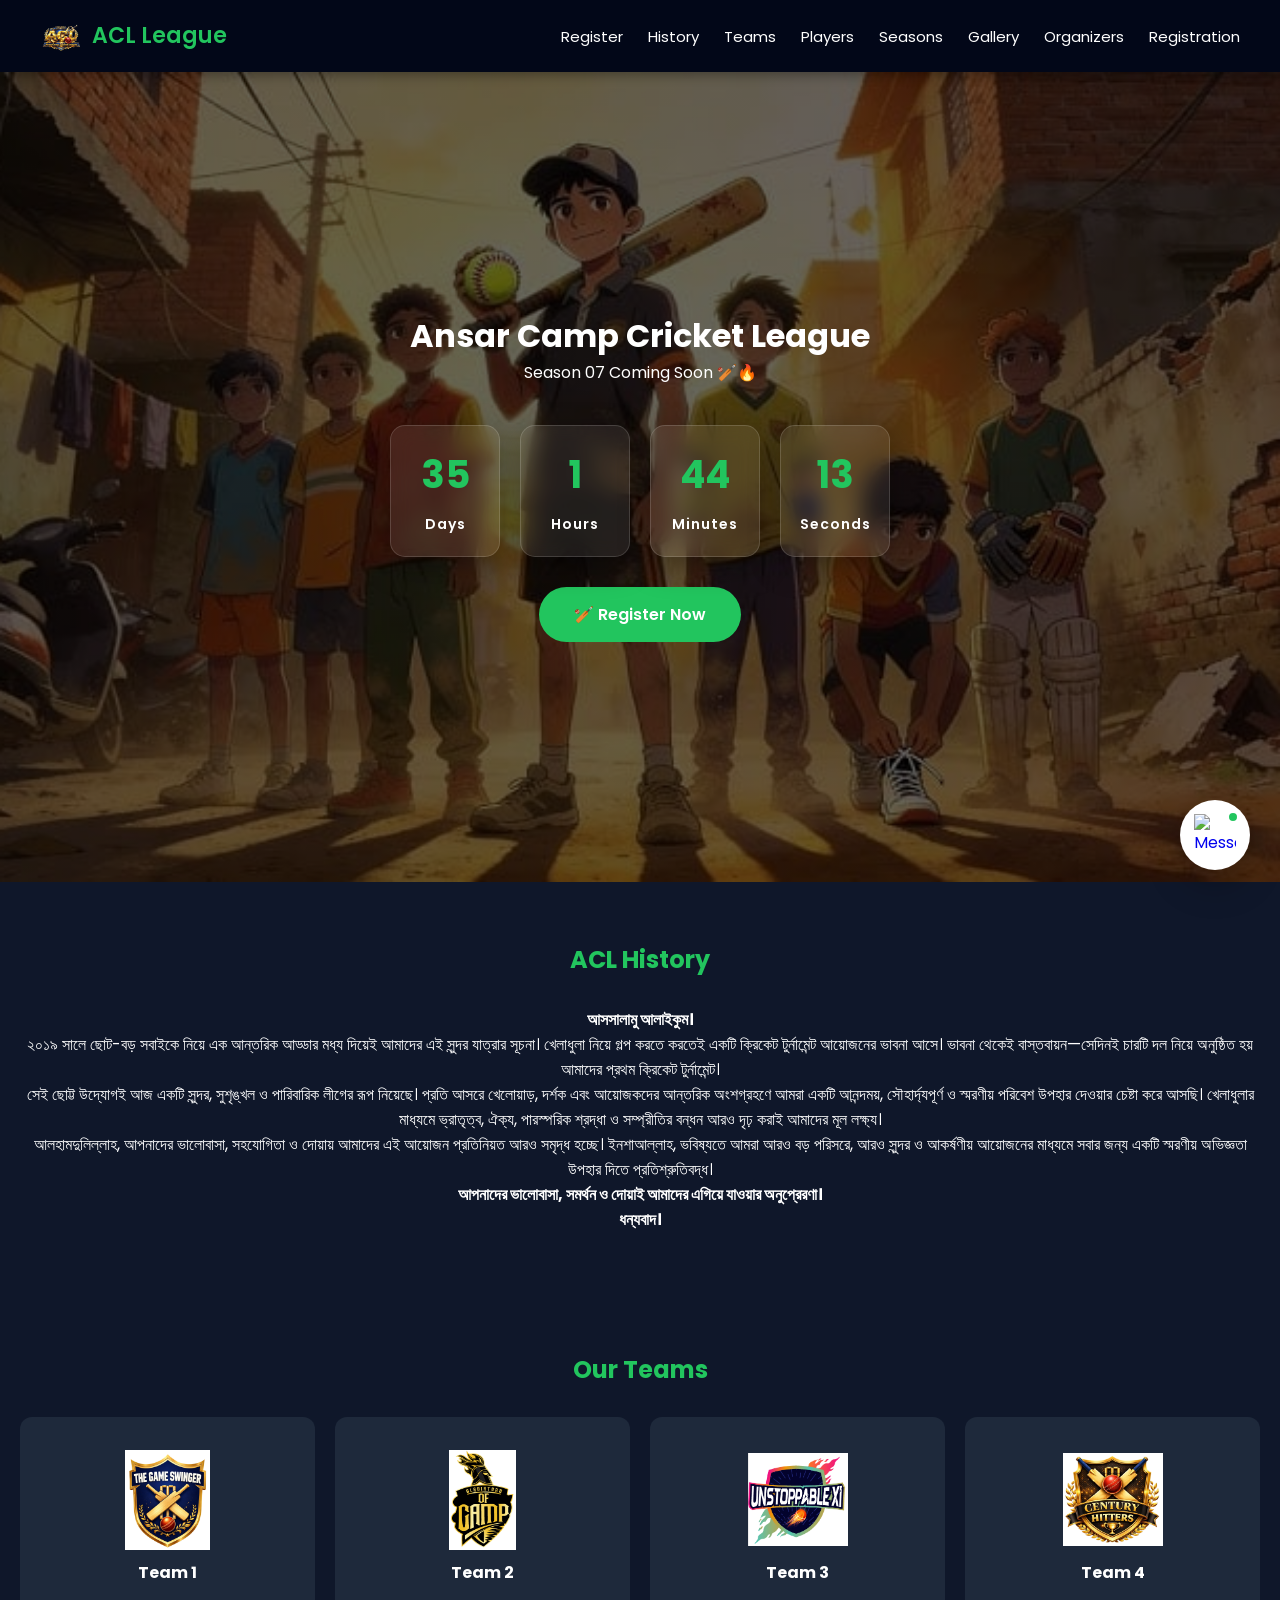
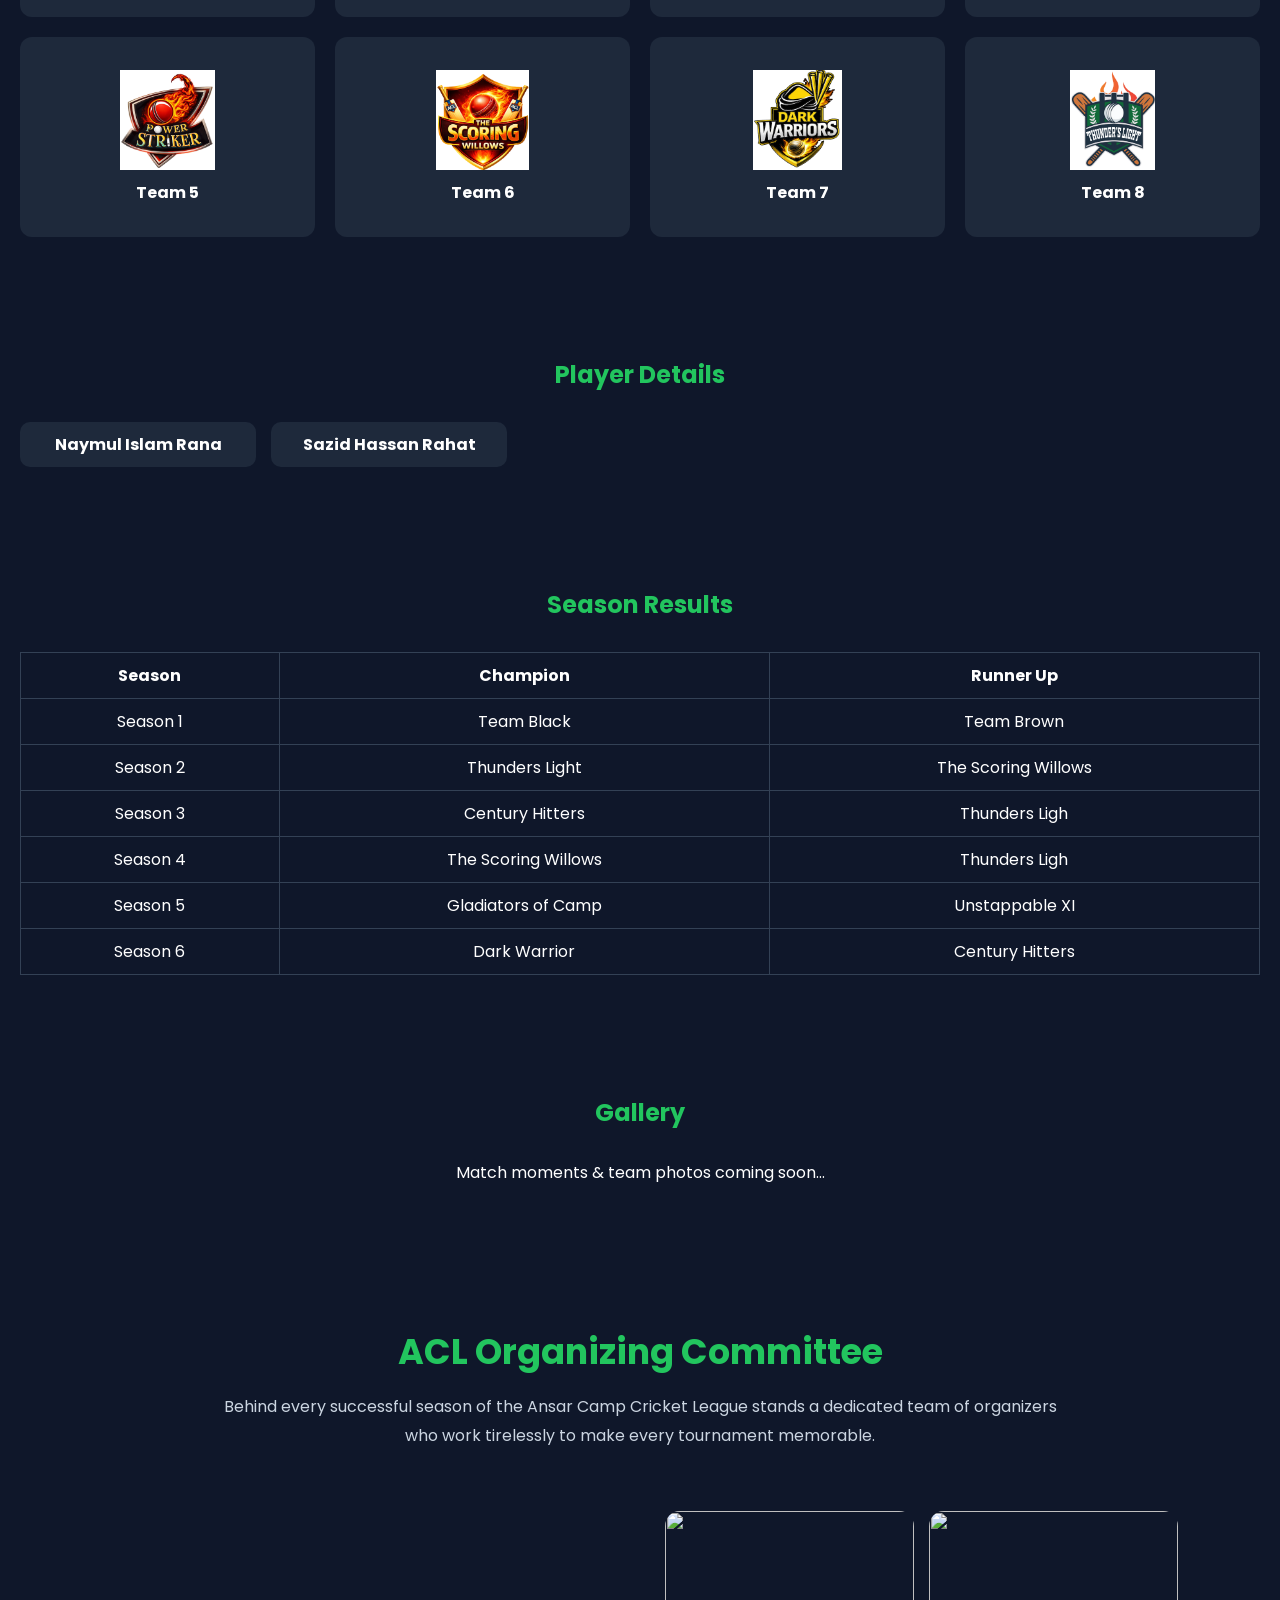
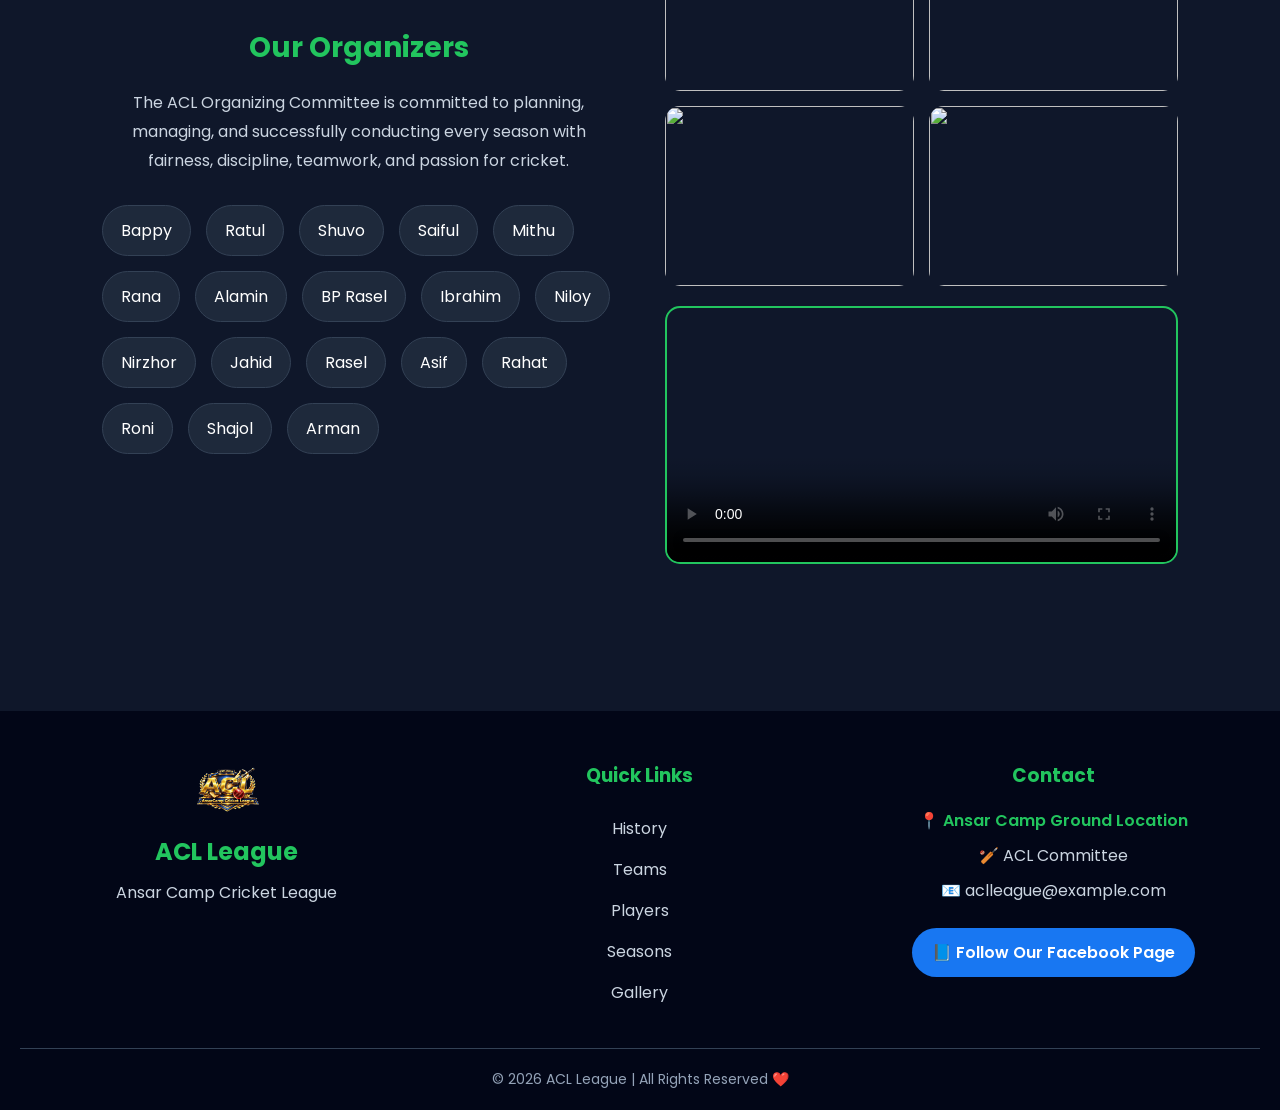
==== commit 35866d5f: "Updated ACL website" ====
--- a/index.html
+++ b/index.html
@@ -97,7 +97,7 @@
     <p> আলহামদুলিল্লাহ, আপনাদের ভালোবাসা, সহযোগিতা ও দোয়ায় আমাদের এই আয়োজন প্রতিনিয়ত আরও সমৃদ্ধ হচ্ছে। ইনশাআল্লাহ, ভবিষ্যতে আমরা আরও বড় পরিসরে, আরও সুন্দর ও আকর্ষণীয় আয়োজনের মাধ্যমে সবার জন্য একটি স্মরণীয় অভিজ্ঞতা উপহার দিতে প্রতিশ্রুতিবদ্ধ। </p> <p> <strong> আপনাদের ভালোবাসা, সমর্থন ও দোয়াই আমাদের এগিয়ে যাওয়ার অনুপ্রেরণা।<br> ধন্যবাদ। </strong> </p>
 </section>
 <!-- TEAMS -->
-<!-- <section id="teams">
+<section id="teams">
     <h2>Our Teams</h2>
     <div class="teams">
 
@@ -142,54 +142,8 @@
         </div>
 
     </div>
-</section> -->
-<section id="teams">
-    <h2>Our Teams</h2>
-
-    <div class="teams">
-
-        <div class="team" onclick="openTeam('Team 1')">
-            <img src="./Assets/team logo/Screenshot (1).png">
-            <h3>Team 1</h3>
-        </div>
-
-        <div class="team" onclick="openTeam('Team 2')">
-            <img src="./Assets/team logo/Screenshot (2).png">
-            <h3>Team 2</h3>
-        </div>
-
-        <div class="team" onclick="openTeam('Team 3')">
-            <img src="./Assets/team logo/Screenshot (3).png">
-            <h3>Team 3</h3>
-        </div>
-
-        <div class="team" onclick="openTeam('Team 4')">
-            <img src="./Assets/team logo/Screenshot (4).png">
-            <h3>Team 4</h3>
-        </div>
-
-        <div class="team" onclick="openTeam('Team 5')">
-            <img src="./Assets/team logo/Screenshot (5).png">
-            <h3>Team 5</h3>
-        </div>
-
-        <div class="team" onclick="openTeam('Team 6')">
-            <img src="./Assets/team logo/Screenshot (6).png">
-            <h3>Team 6</h3>
-        </div>
-
-        <div class="team" onclick="openTeam('Team 7')">
-            <img src="./Assets/team logo/Screenshot (7).png">
-            <h3>Team 7</h3>
-        </div>
-
-        <div class="team" onclick="openTeam('Team 8')">
-            <img src="./Assets/team logo/Screenshot (8).png">
-            <h3>Team 8</h3>
-        </div>
-
-    </div>
-</section>
+</section>
+
 
 <!-- PLAYER DETAILS -->
 <section id="players">
@@ -346,7 +300,11 @@
 
         <span class="close" onclick="closeTeam()">&times;</span>
 
-        <div id="teamContent"></div>
+        <h2 id="teamTitle"></h2>
+
+        <div id="playerSummary"></div>
+
+        <table id="teamData"></table>
 
     </div>
 
--- a/style.css
+++ b/style.css
@@ -139,12 +139,14 @@
         flex-direction:column;
         align-items:center;
         max-height:0;
-        overflow:hidden;
+        /* overflow:hidden; */
+        overflow-y:auto;
         transition:max-height 0.4s ease;
     }
 
     nav ul.active{
-        max-height:300px;
+        /* max-height:300px; */
+        max-height:80vh;
     }
 
     nav ul li{
@@ -964,7 +966,7 @@
 }
 /* TEAM PROFILE MODAL */
 
-.team-profile{
+/* .team-profile{
     max-width:900px;
     width:95%;
     max-height:90vh;
@@ -1036,4 +1038,4 @@
 .section-title i{
     color:#22c55e;
     margin-right:8px;
-}+} */
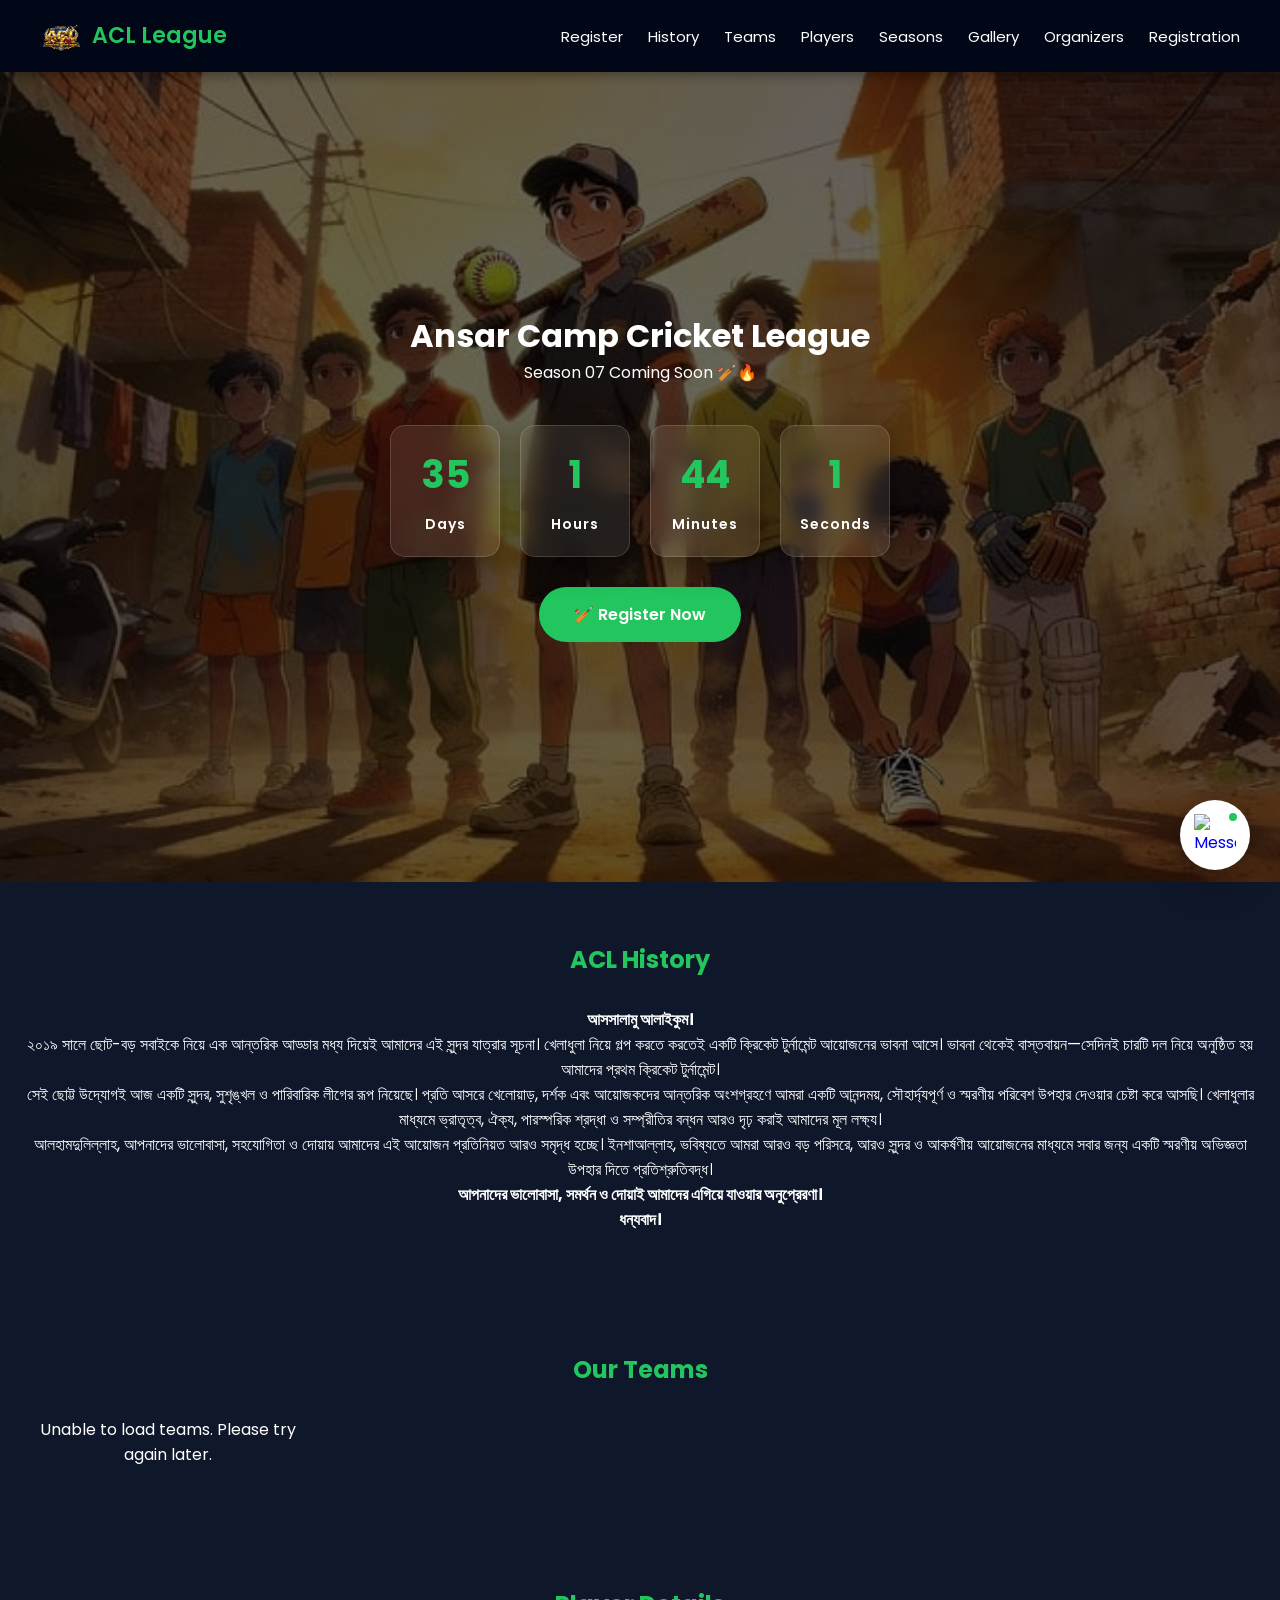
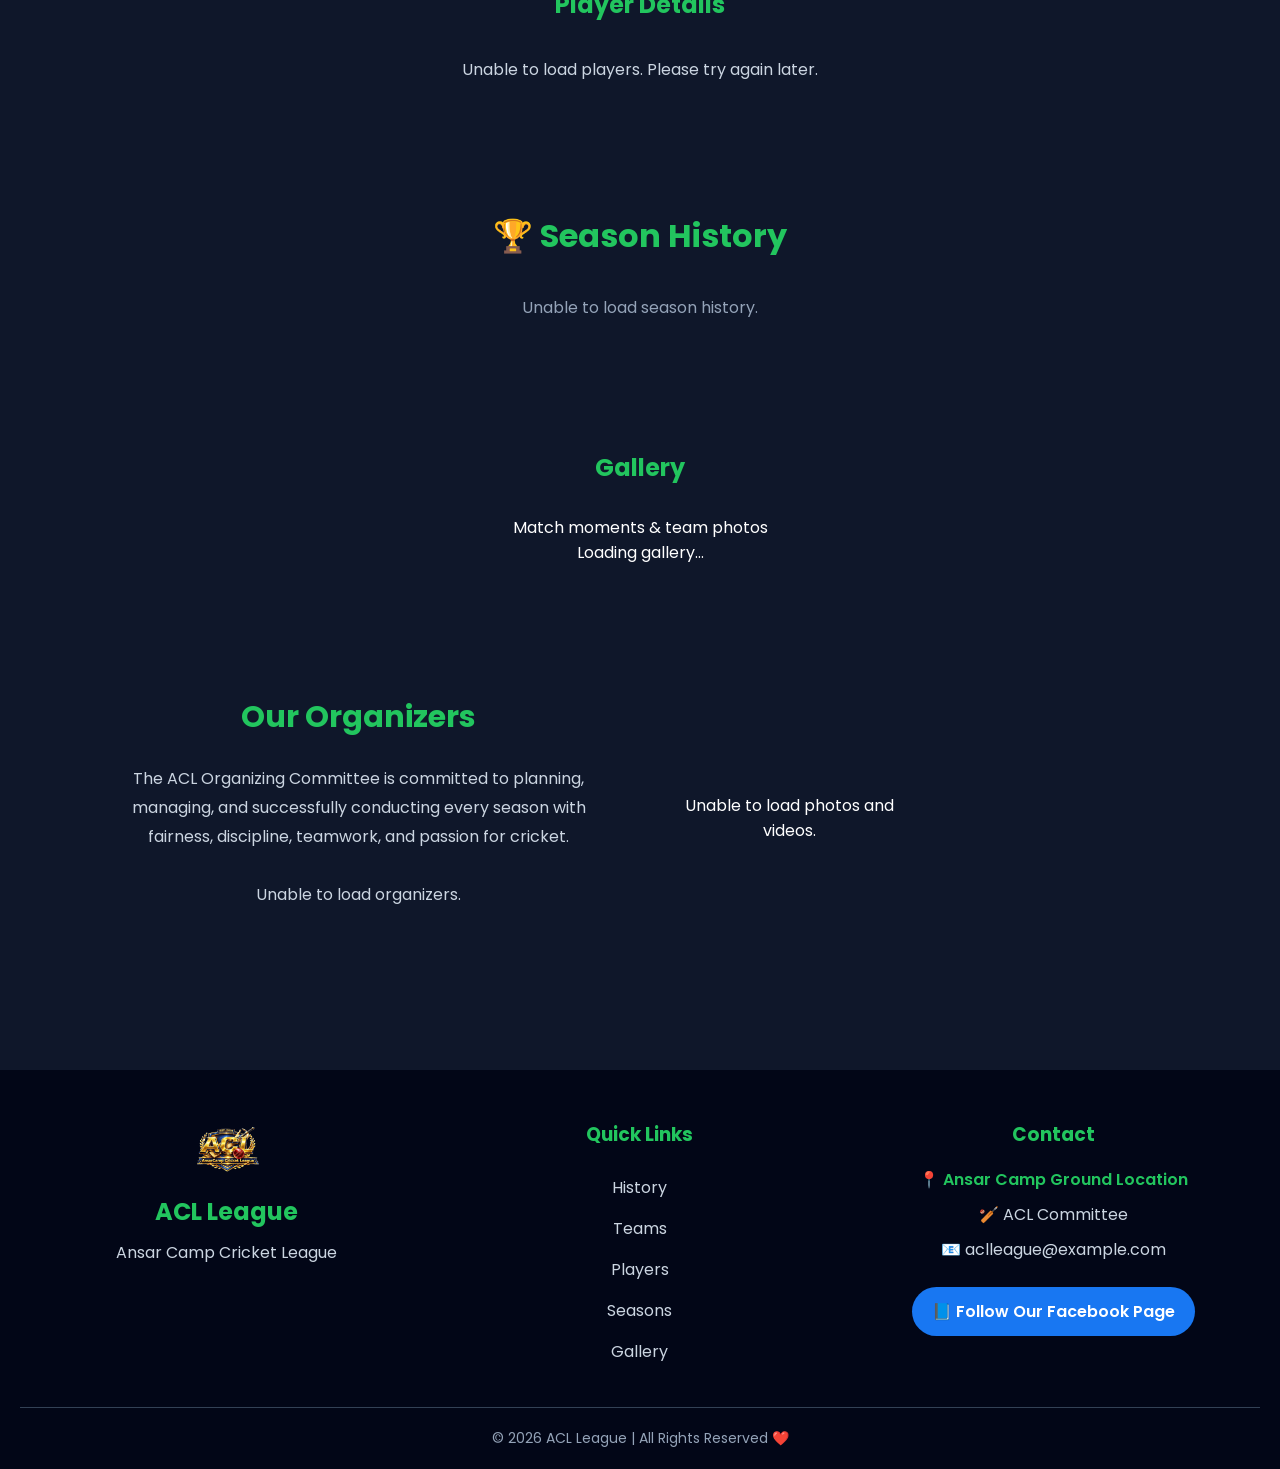
==== commit 7de21ad4: "Updated ACL website" ====
--- a/index.html
+++ b/index.html
@@ -97,7 +97,7 @@
     <p> আলহামদুলিল্লাহ, আপনাদের ভালোবাসা, সহযোগিতা ও দোয়ায় আমাদের এই আয়োজন প্রতিনিয়ত আরও সমৃদ্ধ হচ্ছে। ইনশাআল্লাহ, ভবিষ্যতে আমরা আরও বড় পরিসরে, আরও সুন্দর ও আকর্ষণীয় আয়োজনের মাধ্যমে সবার জন্য একটি স্মরণীয় অভিজ্ঞতা উপহার দিতে প্রতিশ্রুতিবদ্ধ। </p> <p> <strong> আপনাদের ভালোবাসা, সমর্থন ও দোয়াই আমাদের এগিয়ে যাওয়ার অনুপ্রেরণা।<br> ধন্যবাদ। </strong> </p>
 </section>
 <!-- TEAMS -->
-<section id="teams">
+<!-- <section id="teams">
     <h2>Our Teams</h2>
     <div class="teams">
 
@@ -142,6 +142,19 @@
         </div>
 
     </div>
+</section> -->
+<!-- TEAMS -->
+
+<section id="teams">
+
+    <h2>Our Teams</h2>
+
+    <div class="teams" id="teamsContainer">
+
+        <p>Loading teams...</p>
+
+    </div>
+
 </section>
 
 
@@ -150,12 +163,13 @@
     <h2>Player Details</h2>
 
     <div class="players" id="playersContainer">
+        Loading players...
         <!-- JS দিয়ে auto generate হবে -->
     </div>
 </section>
 
 <!-- SEASON -->
-<section id="season">
+<!-- <section id="season">
     <h2>Season Results</h2>
 
     <table>
@@ -202,90 +216,97 @@
         </tr>
 
     </table>
-</section>
+</section> -->
+<!-- <section id="season">
+    <h2>Season Results</h2>
+
+    <div class="season-table-wrapper">
+        <table>
+            <thead>
+                <tr>
+                    <th>Season</th>
+                    <th>Champion</th>
+                    <th>Runner Up</th>
+                </tr>
+            </thead>
+
+            <tbody id="seasonContainer">
+                <tr>
+                    <td colspan="3">
+                        Loading season results...
+                    </td>
+                </tr>
+            </tbody>
+        </table>
+    </div>
+</section> -->
+
+<!-- SEASON HISTORY -->
+
+<section id="season">
+
+    <h2>🏆 Season History</h2>
+
+    <div class="seasons-container" id="seasonsContainer">
+
+        <p>Loading season history...</p>
+
+    </div>
+
+</section>
+
 
 <!-- GALLERY -->
-<section id="gallery">
+<!-- <section id="gallery">
     <h2>Gallery</h2>
     <p>Match moments & team photos coming soon...</p>
+</section> -->
+<section id="gallery">
+
+    <h2>Gallery</h2>
+
+    <p>Match moments & team photos</p>
+
+    <div class="gallery-grid" id="galleryContainer">
+
+        <div class="loading">
+            Loading gallery...
+        </div>
+
+    </div>
+
 </section>
 
 <!-- ORGANIZERS -->
 <!-- ================= ORGANIZERS ================= -->
-<section id="org" class="organizers">
-
-    <h2>ACL Organizing Committee</h2>
-
-    <p class="org-subtitle">
-        Behind every successful season of the Ansar Camp Cricket League stands a dedicated team of organizers
-        who work tirelessly to make every tournament memorable.
-    </p>
-
-    <div class="org-container">
-
-        <!-- LEFT -->
-        <div class="org-left">
-
-            <h3>Our Organizers</h3>
+<!-- ORGANIZERS SECTION -->
+
+<section id="organizers">
+
+    <div class="organizer-content">
+
+        <div class="organizer-left">
+
+            <h2>Our Organizers</h2>
 
             <p>
-                The ACL Organizing Committee is committed to planning, managing,
-                and successfully conducting every season with fairness, discipline,
+                The ACL Organizing Committee is committed to
+                planning, managing, and successfully conducting
+                every season with fairness, discipline,
                 teamwork, and passion for cricket.
             </p>
 
-            <div class="org-members">
-
-
-                                <span>Bappy</span>
-                <span>Ratul</span>
-                                <span>Shuvo</span>
-                <span>Saiful</span>
-                <span>Mithu</span>
-                                <span>Rana</span>
-                                                <span>Alamin</span>
-                <span>BP Rasel</span>
-                <span>Ibrahim</span>
-
-                                <span>Niloy</span>
-                <span>Nirzhor</span>
-                <span>Jahid</span>
-                <span>Rasel</span>
-                <span>Asif</span>
-                <span>Rahat</span>
-
-                                <span>Roni</span>
-
-                <span>Shajol</span>
-                <span>Arman</span>
-
-
-
-
-                <!-- <span>Shuvo</span>
-                <span>Saiful</span>
-                <span>Mithu</span> -->
-
-
+            <div id="organizersContainer">
+                Loading organizers...
             </div>
 
         </div>
 
-        <!-- RIGHT -->
-        <div class="org-right">
-
-            <div class="org-gallery">
-
-                <img src="./Assets/organizer/1.jpg">
-                <img src="./Assets/organizer/2.jpg">
-                <img src="./Assets/organizer/3.jpg">
-                <img src="./Assets/organizer/4.jpg">
-
+        <div class="organizer-right">
+
+            <div id="organizerMediaContainer">
+                Loading photos and videos...
             </div>
-
-            <video controls poster="./Assets/organizer/video-cover.jpg">
-                <source src="./Assets/organizer/organizer.mp4" type="video/mp4">
-            </video>
 
         </div>
 
--- a/style.css
+++ b/style.css
@@ -964,6 +964,227 @@
     transform:translateY(-5px);
     background:#16a34a;
 }
+
+/* =====================================
+   DYNAMIC PLAYER CARDS
+===================================== */
+
+.players {
+    display: grid;
+    grid-template-columns: repeat(auto-fit, minmax(230px, 1fr));
+    gap: 25px;
+    margin-top: 35px;
+}
+
+.player-card {
+    background: #1e293b;
+    border: 1px solid #334155;
+    border-radius: 18px;
+    padding: 25px 18px;
+    text-align: center;
+    transition: 0.3s;
+}
+
+.player-card:hover {
+    transform: translateY(-8px);
+    border-color: #22c55e;
+    box-shadow: 0 10px 30px rgba(34,197,94,0.12);
+}
+
+.player-image {
+    width: 115px;
+    height: 115px;
+    object-fit: cover;
+    border-radius: 50%;
+    border: 3px solid #22c55e;
+    margin-bottom: 15px;
+}
+
+.player-card h3 {
+    color: #22c55e;
+    margin-bottom: 12px;
+}
+
+.player-card p {
+    color: #cbd5e1;
+    margin: 7px 0;
+    font-size: 14px;
+}
+
+.player-stats {
+    display: flex;
+    justify-content: space-around;
+    gap: 8px;
+    margin-top: 20px;
+    padding-top: 15px;
+    border-top: 1px solid #334155;
+}
+
+.player-stats div {
+    display: flex;
+    flex-direction: column;
+    gap: 5px;
+}
+
+.player-stats strong {
+    color: #22c55e;
+    font-size: 19px;
+}
+
+.player-stats span {
+    color: #94a3b8;
+    font-size: 11px;
+}
+
+.no-players {
+    color: #cbd5e1;
+    text-align: center;
+    grid-column: 1 / -1;
+}
+
+/* SEASON HISTORY SECTION */
+
+#season {
+    padding: 70px 8%;
+    background: #0f172a;
+    color: white;
+}
+
+#season h2 {
+    text-align: center;
+    color: #22c55e;
+    font-size: 32px;
+    margin-bottom: 35px;
+}
+
+.seasons-container {
+    display: grid;
+    grid-template-columns: repeat(auto-fit, minmax(240px, 1fr));
+    gap: 22px;
+}
+
+.season-card {
+    background: #1e293b;
+    border: 1px solid #334155;
+    border-radius: 15px;
+    padding: 25px;
+    transition: 0.3s;
+}
+
+.season-card:hover {
+    transform: translateY(-5px);
+    border-color: #22c55e;
+}
+
+.season-card h3 {
+    color: #22c55e;
+    margin-bottom: 18px;
+}
+
+.season-card p {
+    margin: 12px 0;
+    color: #cbd5e1;
+}
+
+.no-seasons {
+    text-align: center;
+    color: #94a3b8;
+}
+/* ORGANIZERS SECTION */
+
+#organizers {
+    padding: 70px 8%;
+    background: #0f172a;
+    color: white;
+}
+
+.organizer-content {
+    display: grid;
+    grid-template-columns: 1fr 1fr;
+    gap: 50px;
+    align-items: center;
+}
+
+.organizer-left {
+    text-align: center;
+}
+
+.organizer-left h2 {
+    color: #22c55e;
+    font-size: 30px;
+    margin-bottom: 25px;
+}
+
+.organizer-left p {
+    color: #cbd5e1;
+    line-height: 1.8;
+    margin-bottom: 30px;
+}
+
+#organizersContainer {
+    display: flex;
+    flex-wrap: wrap;
+    justify-content: center;
+    gap: 14px;
+}
+
+.organizer-name {
+    padding: 14px 22px;
+    border-radius: 30px;
+    background: #1e293b;
+    border: 1px solid #334155;
+    color: white;
+}
+
+.organizer-right {
+    display: grid;
+    grid-template-columns: repeat(2, 1fr);
+    gap: 15px;
+}
+
+.organizer-media {
+    width: 100%;
+    height: 180px;
+    overflow: hidden;
+    border-radius: 14px;
+    border: 1px solid #334155;
+}
+
+.organizer-media img,
+.organizer-media video {
+    width: 100%;
+    height: 100%;
+    object-fit: cover;
+}
+
+.organizer-media.video {
+    grid-column: 1 / -1;
+    height: 250px;
+    border: 2px solid #22c55e;
+}
+
+.organizer-media.video video {
+    object-fit: contain;
+    background: #020617;
+}
+
+@media(max-width: 800px) {
+    .organizer-content {
+        grid-template-columns: 1fr;
+    }
+}
+
+@media(max-width: 500px) {
+    .organizer-right {
+        grid-template-columns: 1fr;
+    }
+
+    .organizer-media.video {
+        grid-column: auto;
+    }
+}
+
+
 /* TEAM PROFILE MODAL */
 
 /* .team-profile{
